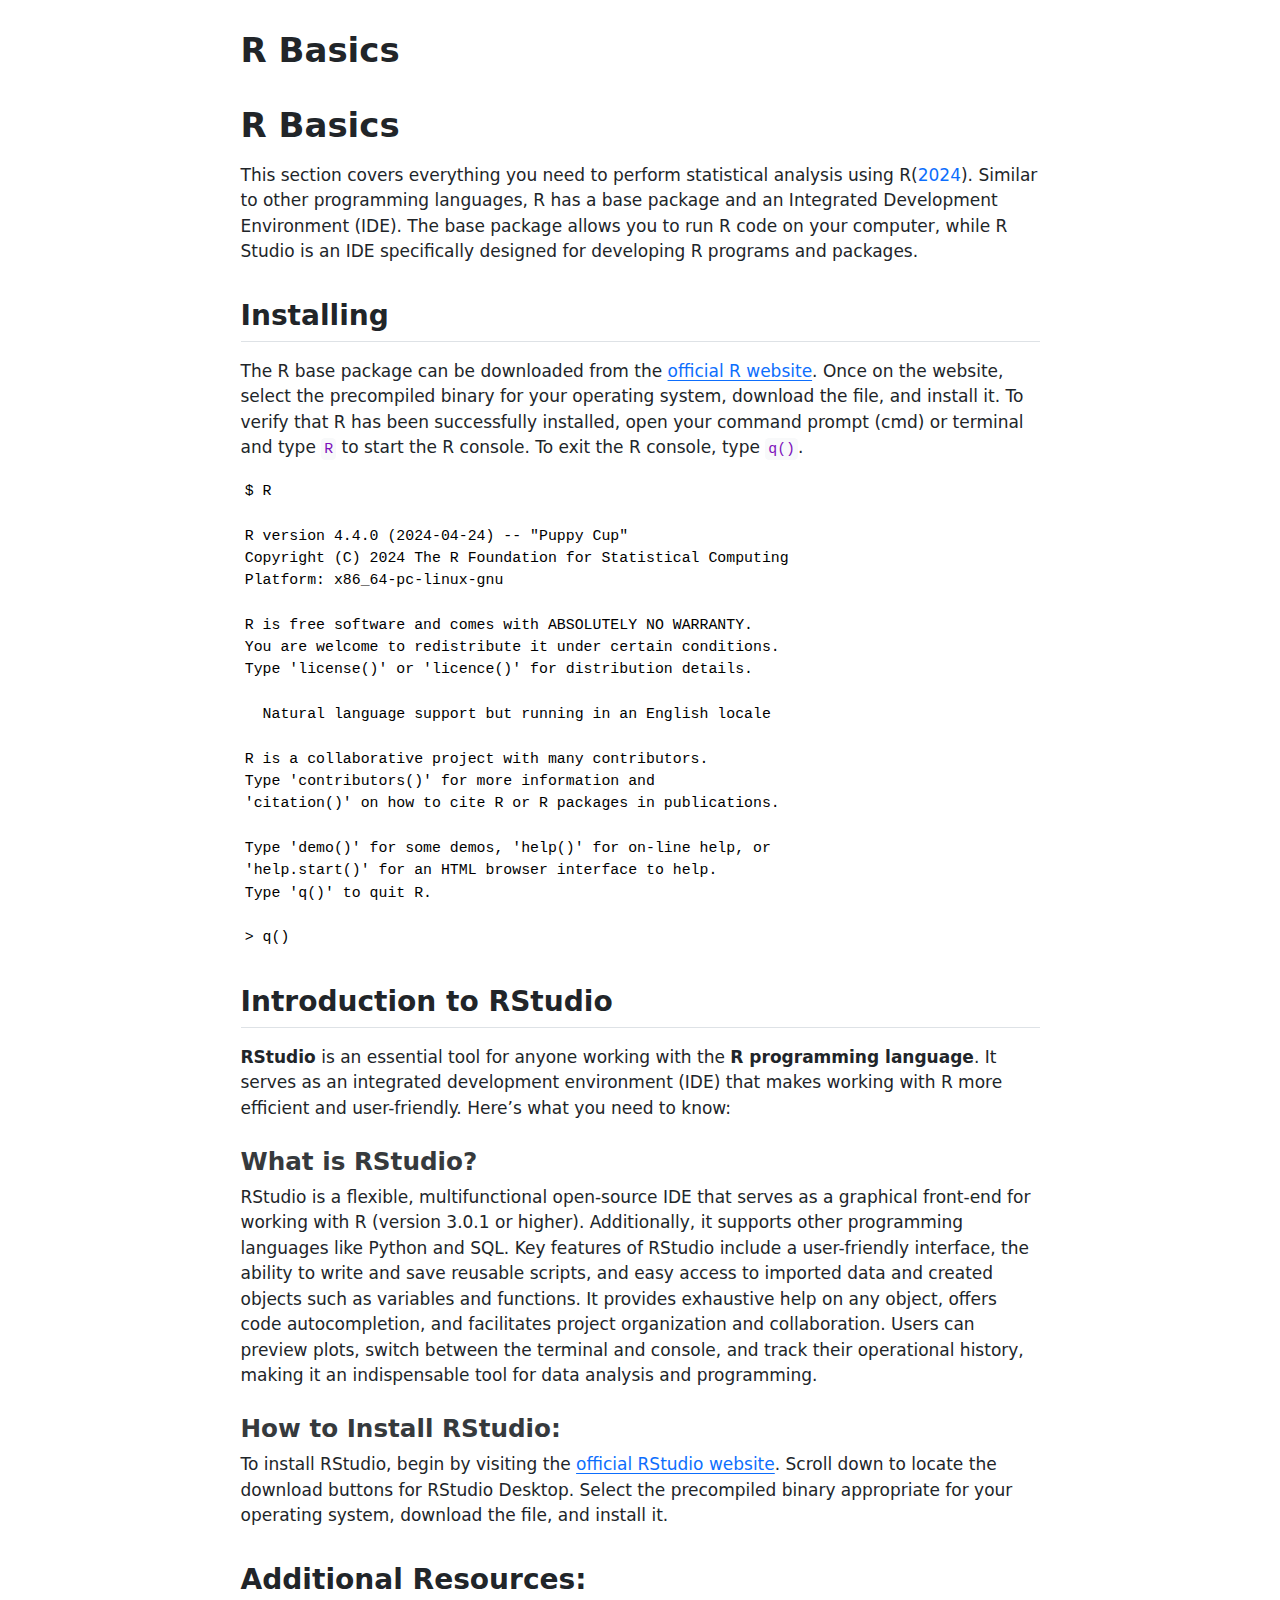
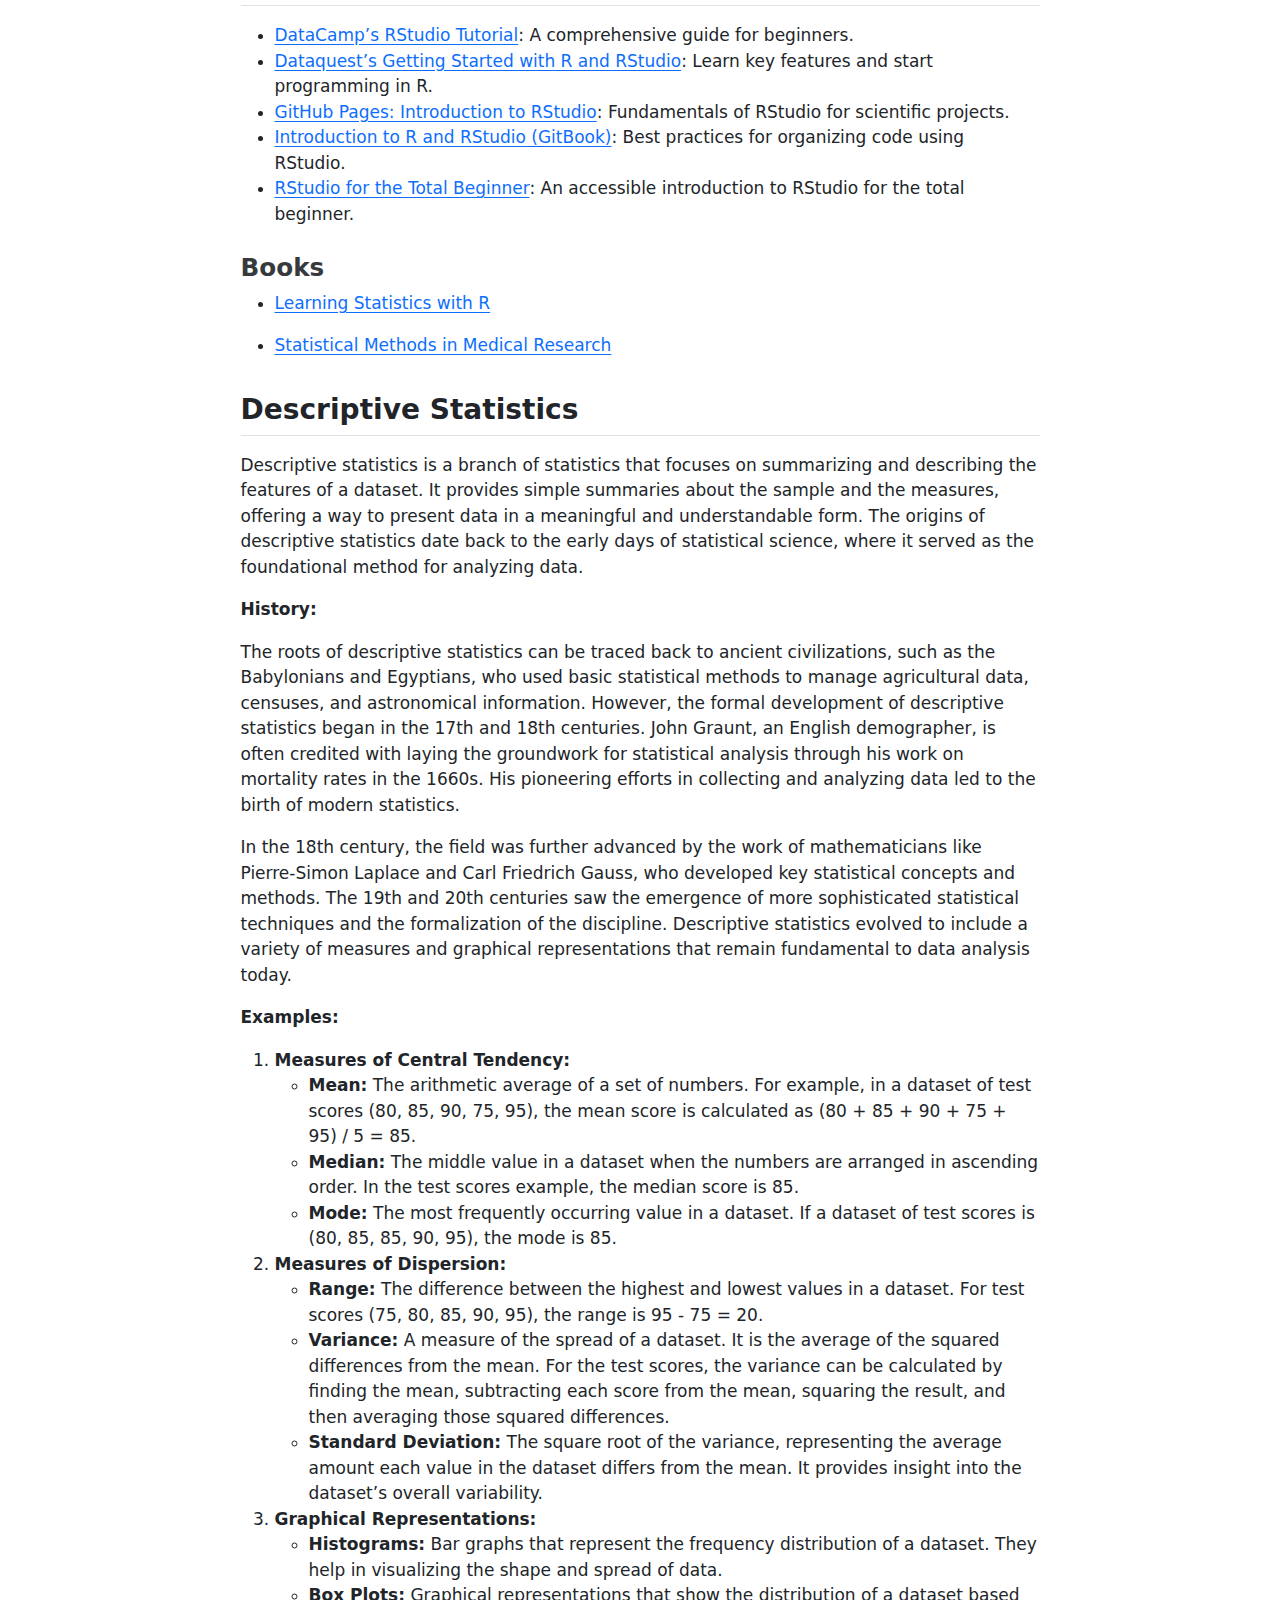
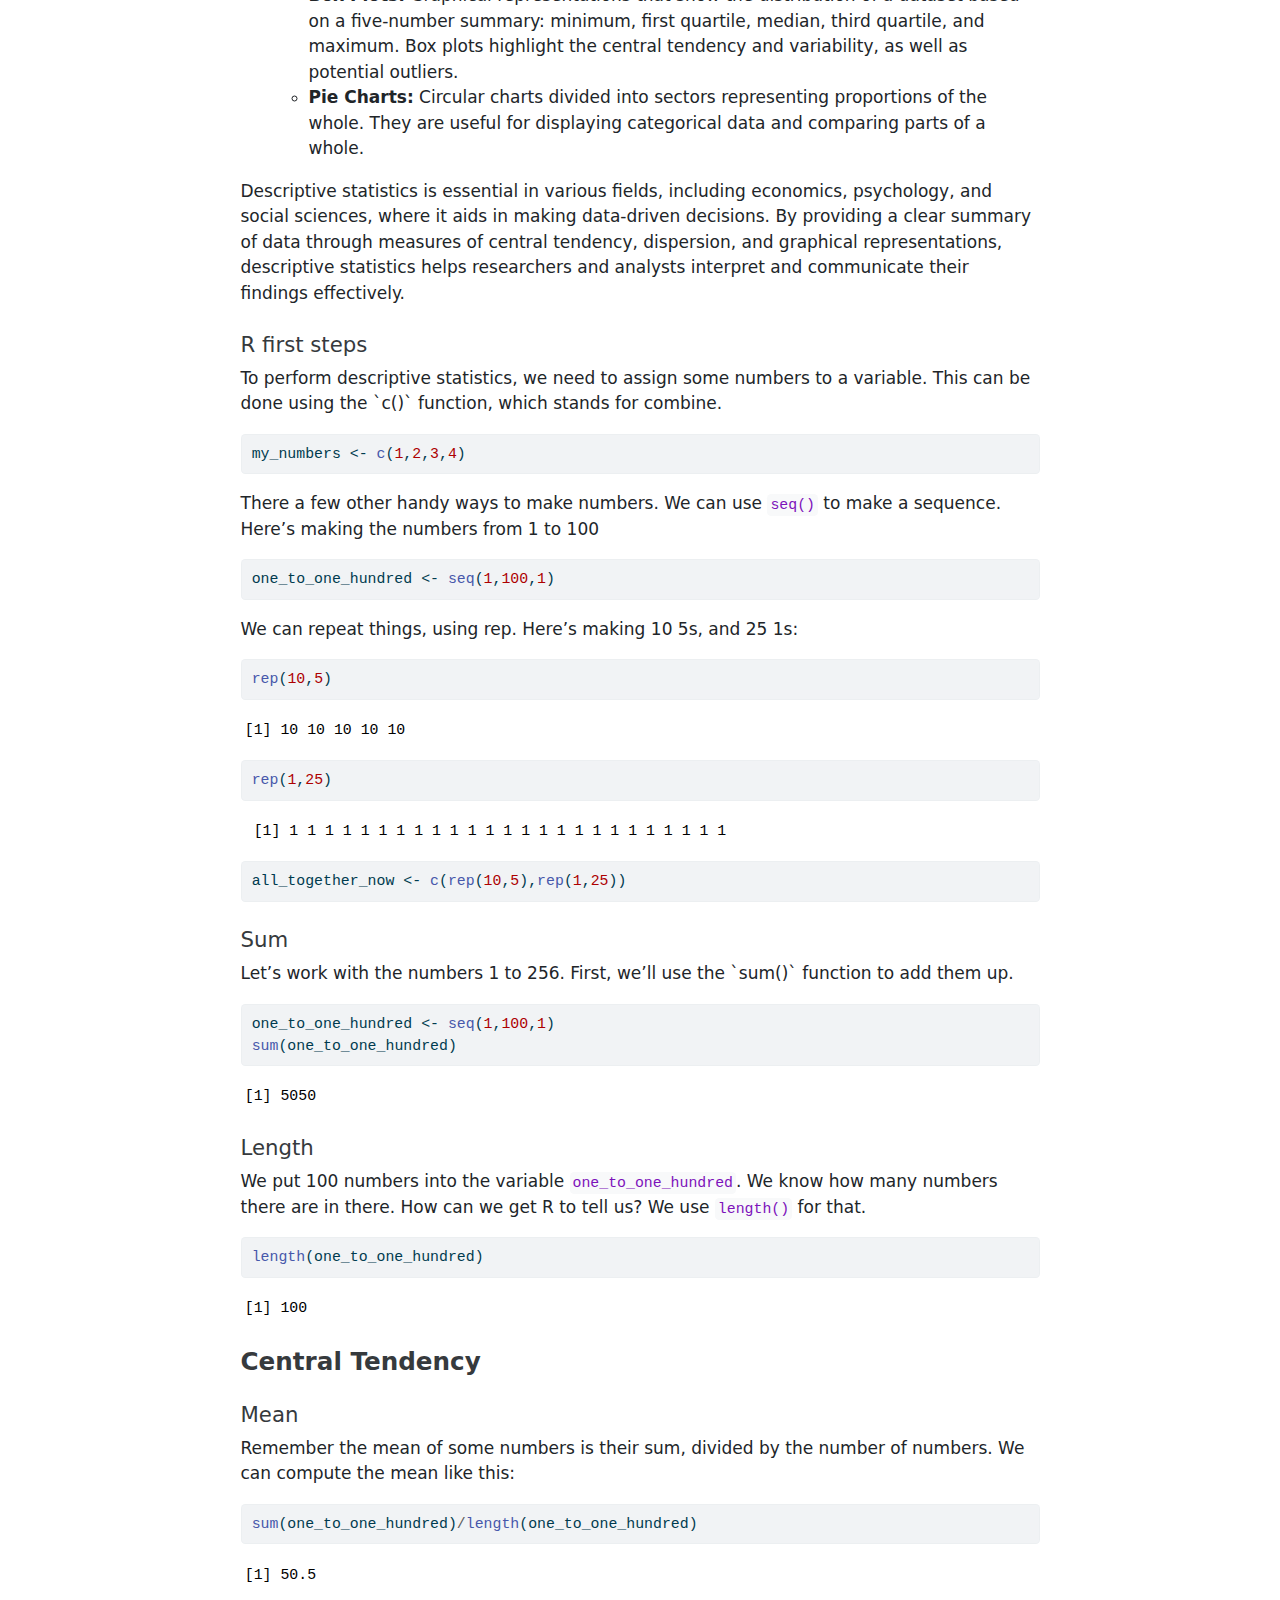
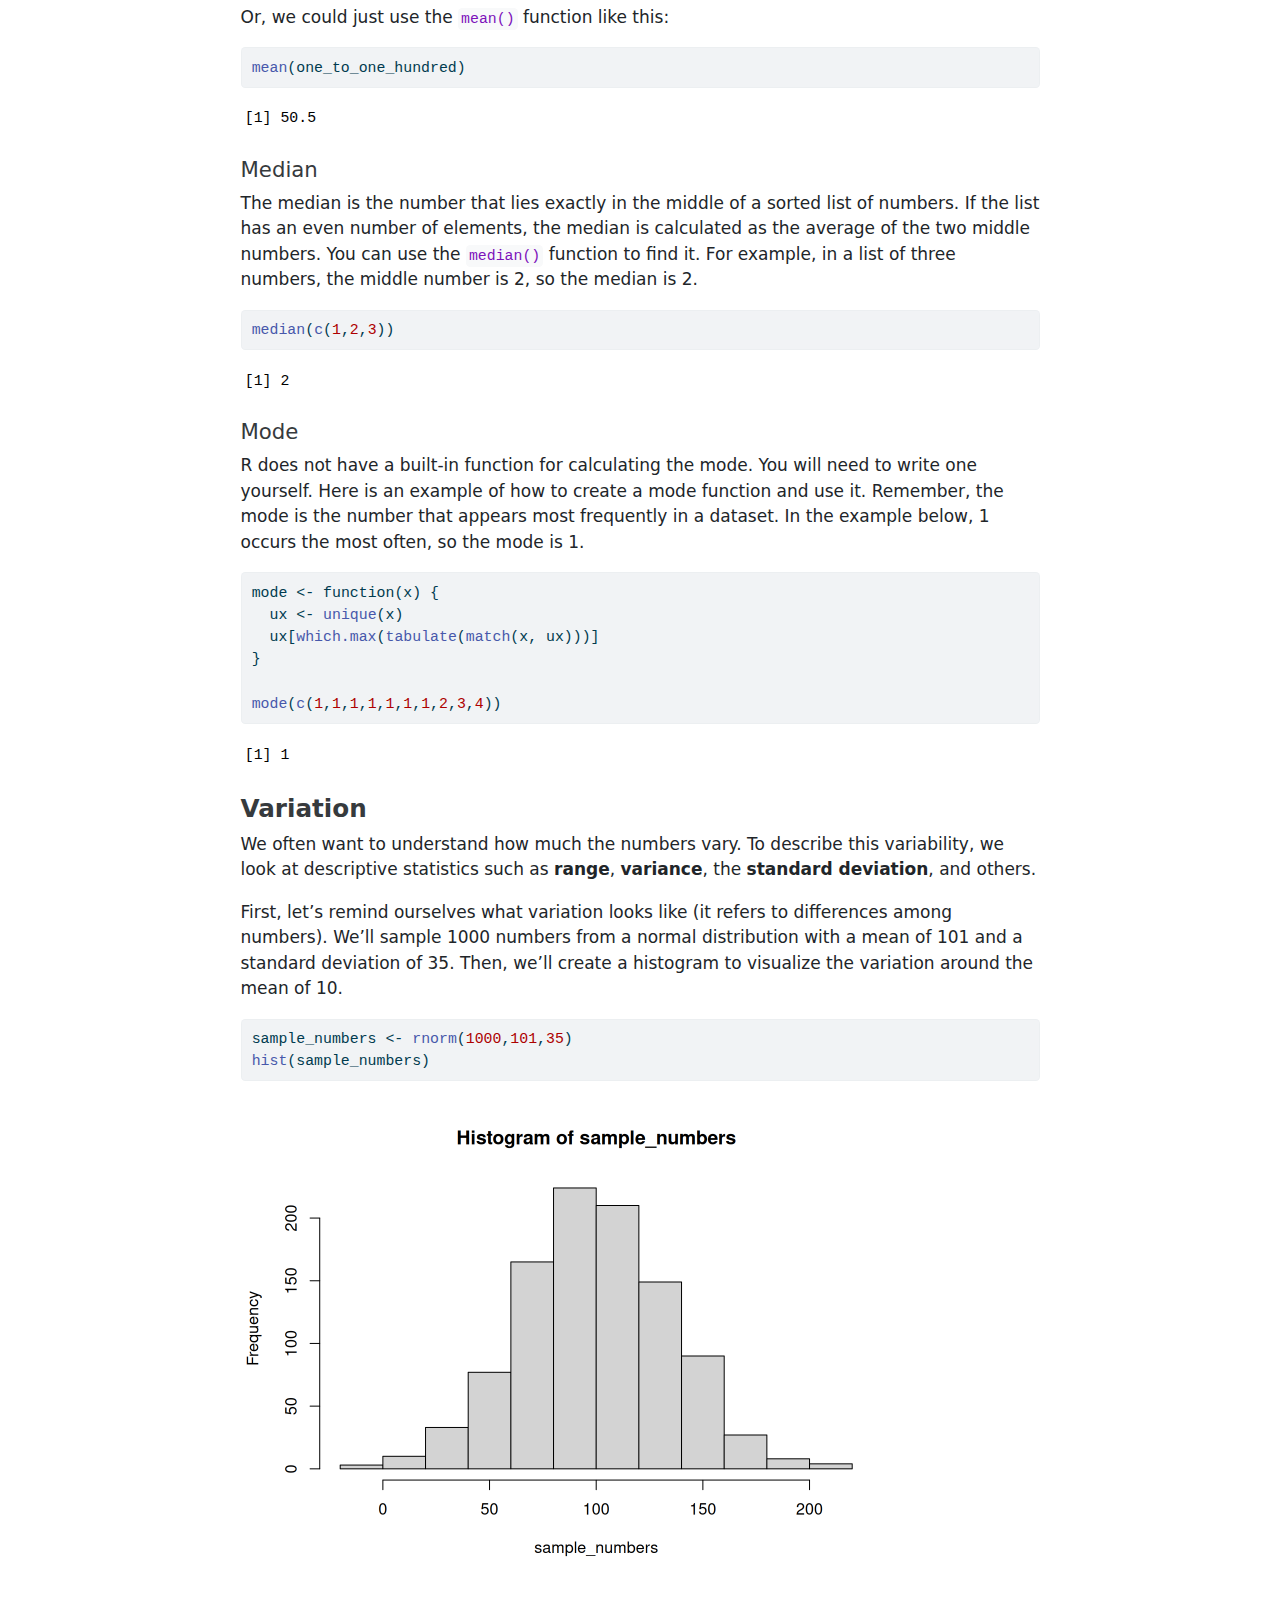
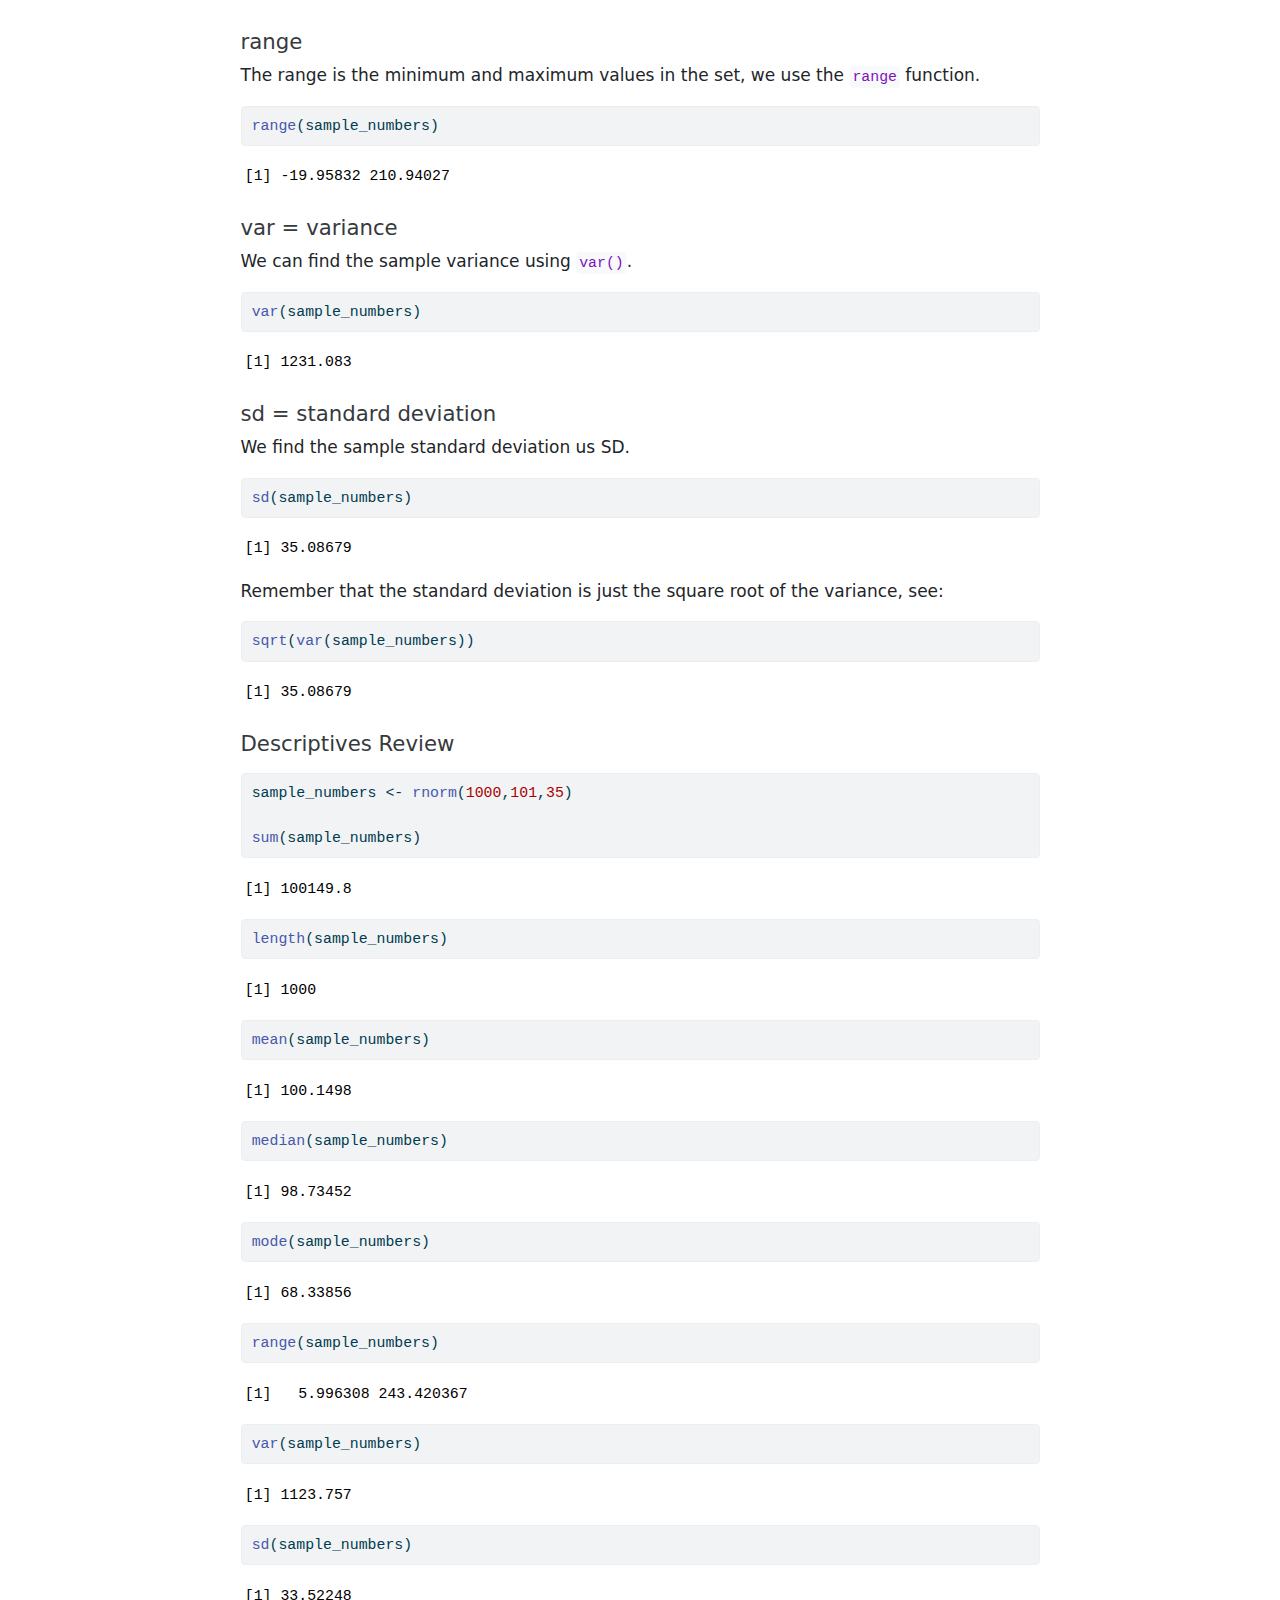
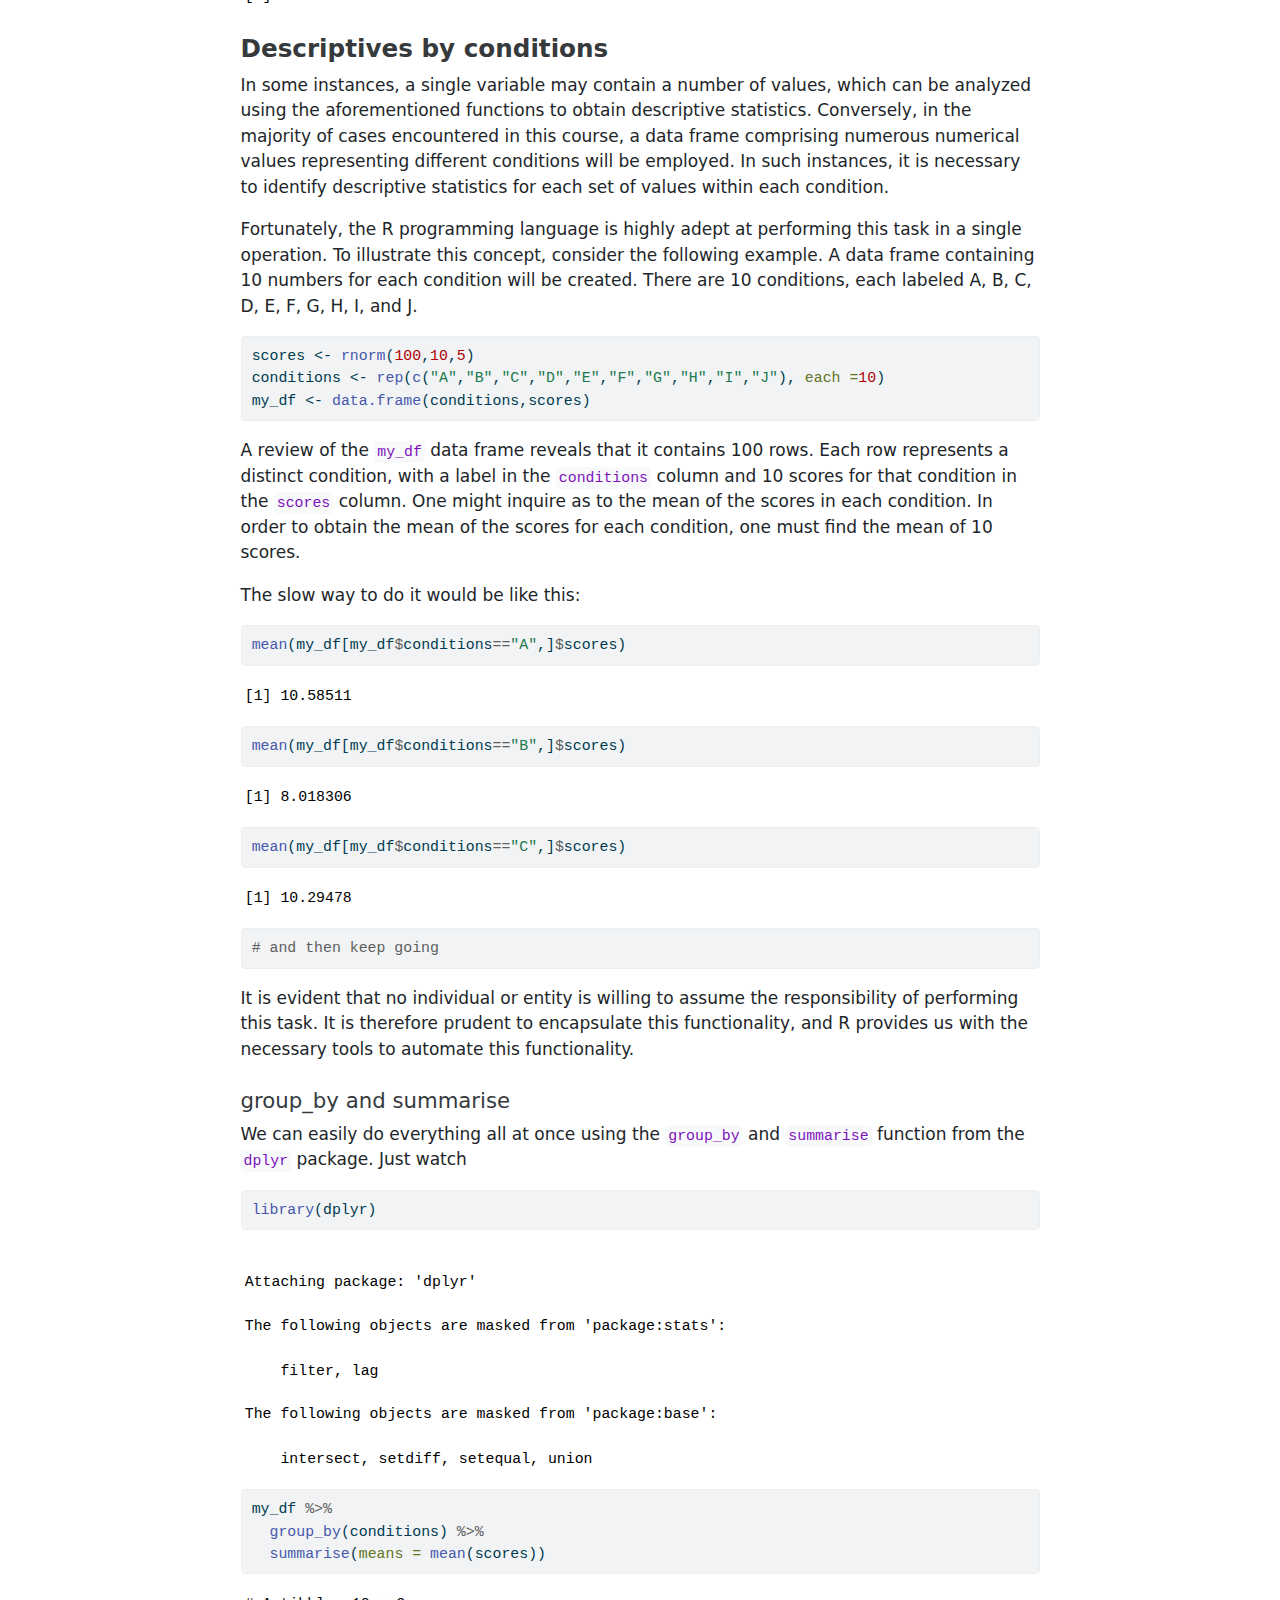
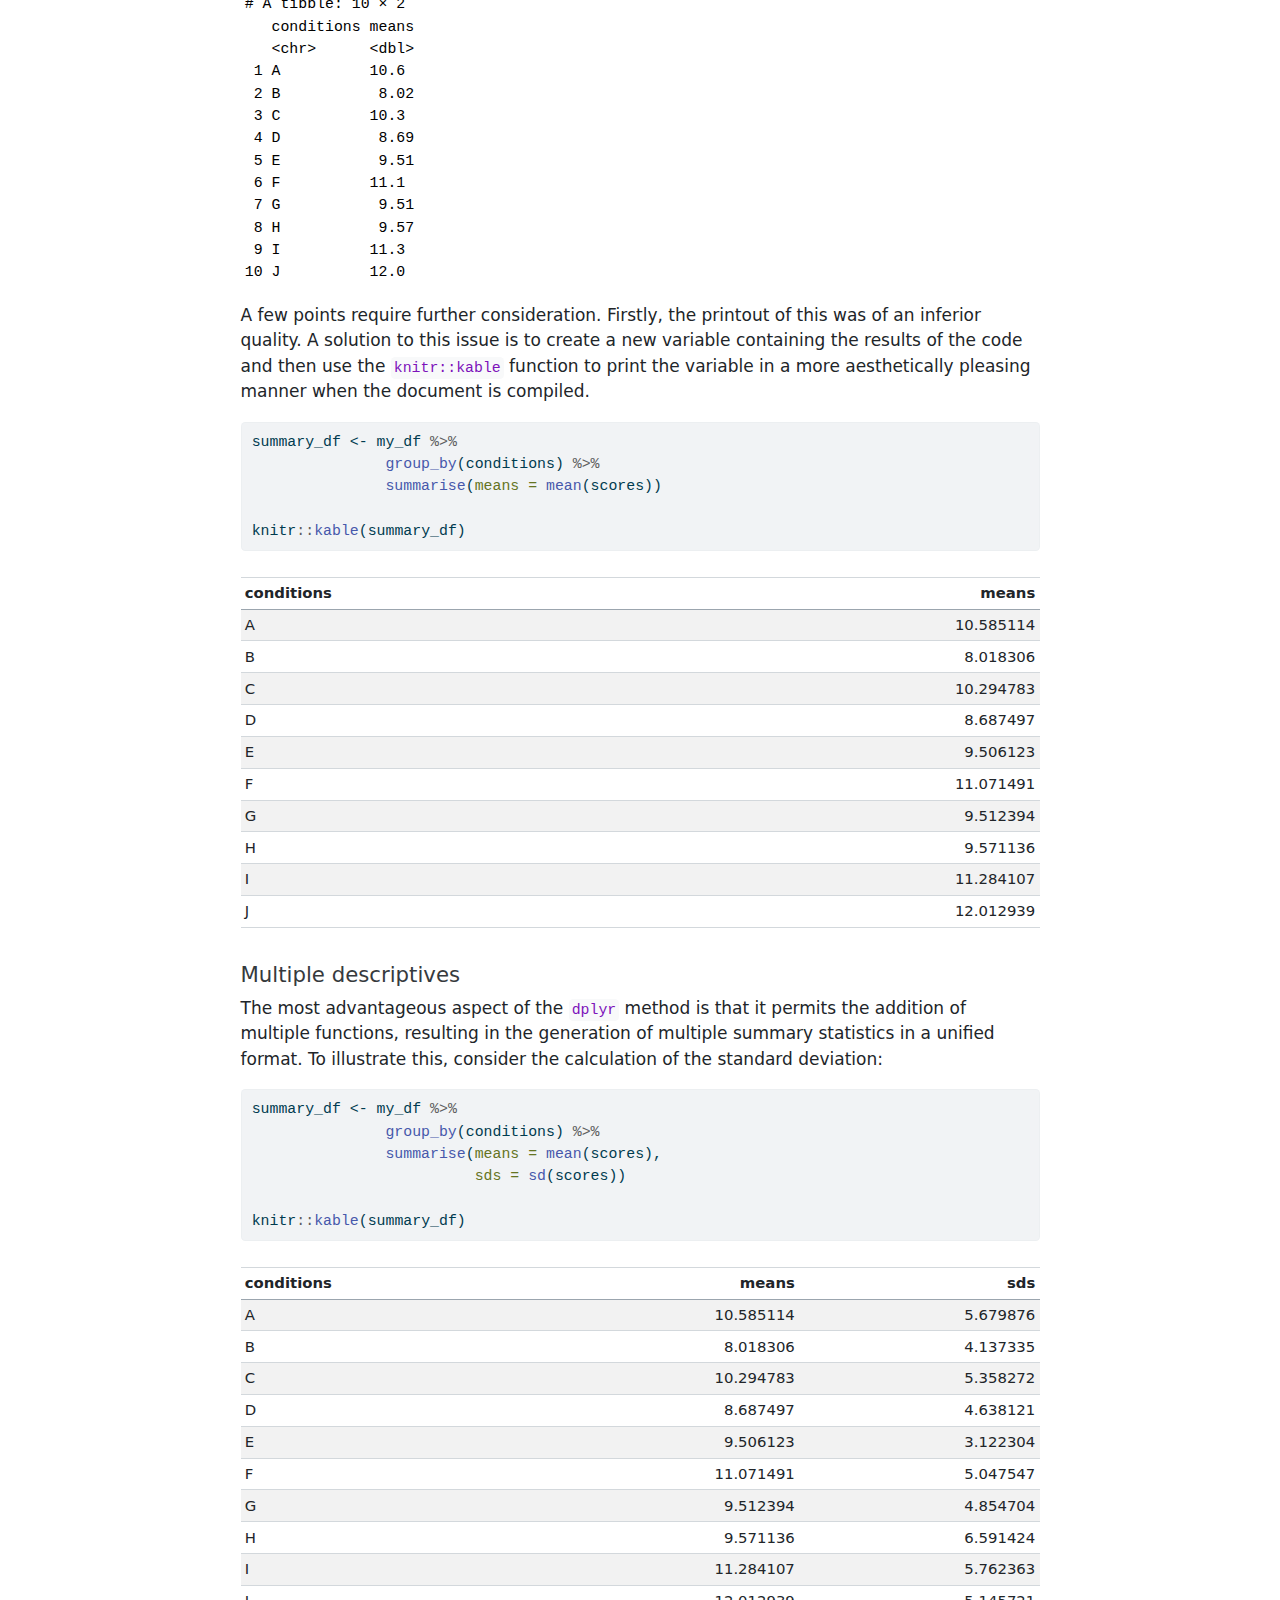
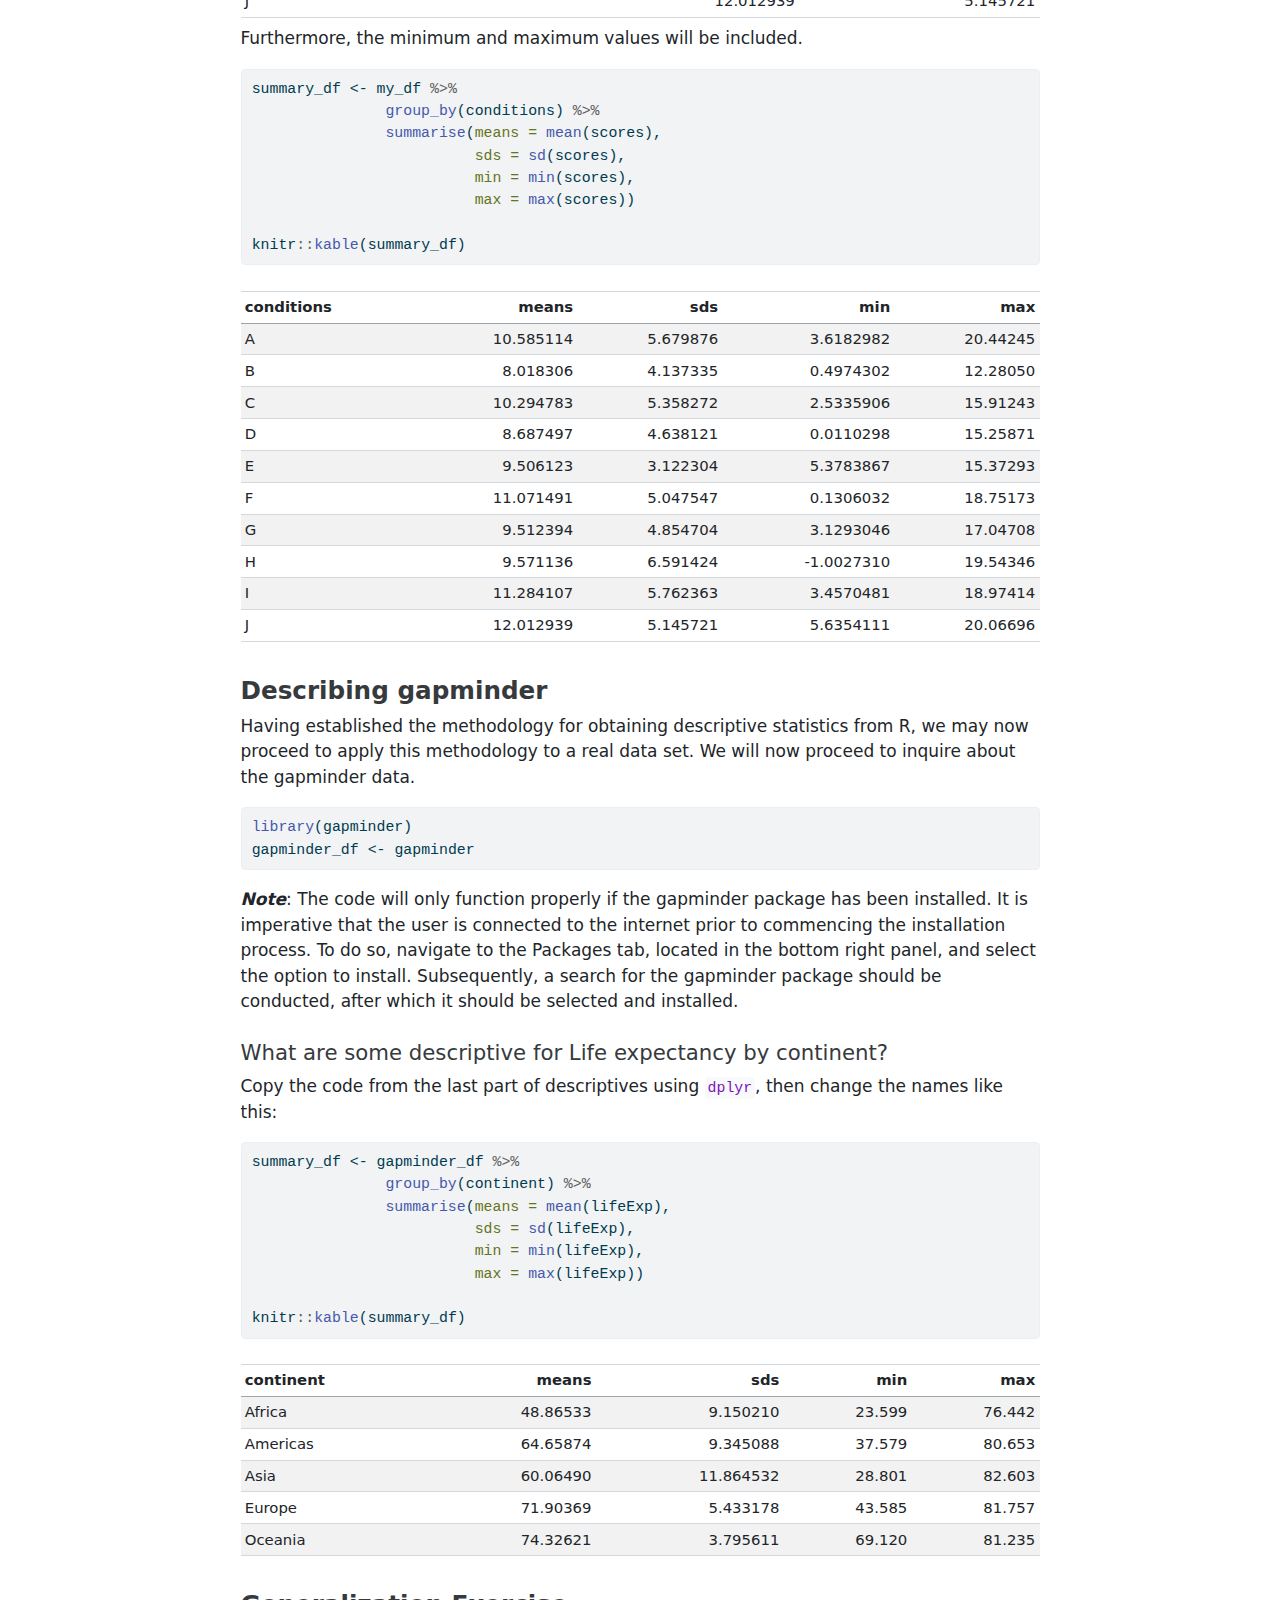
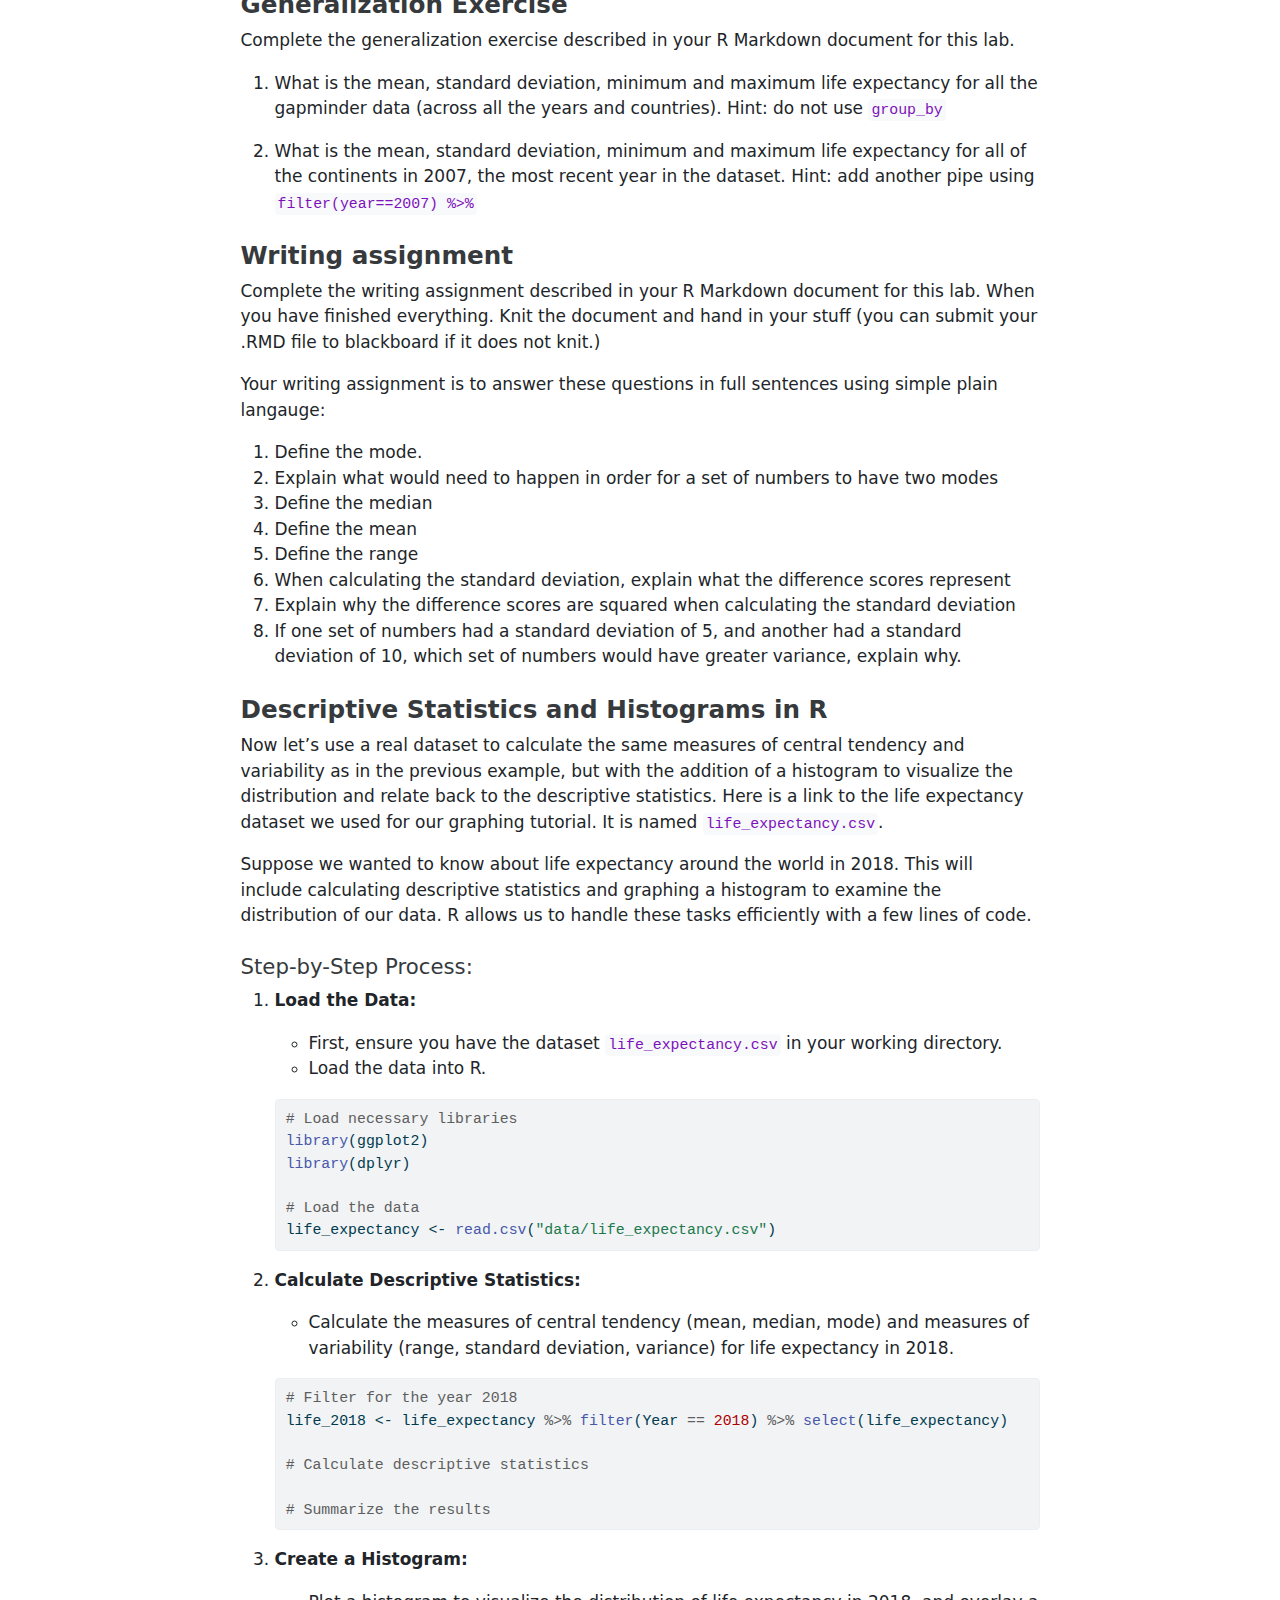
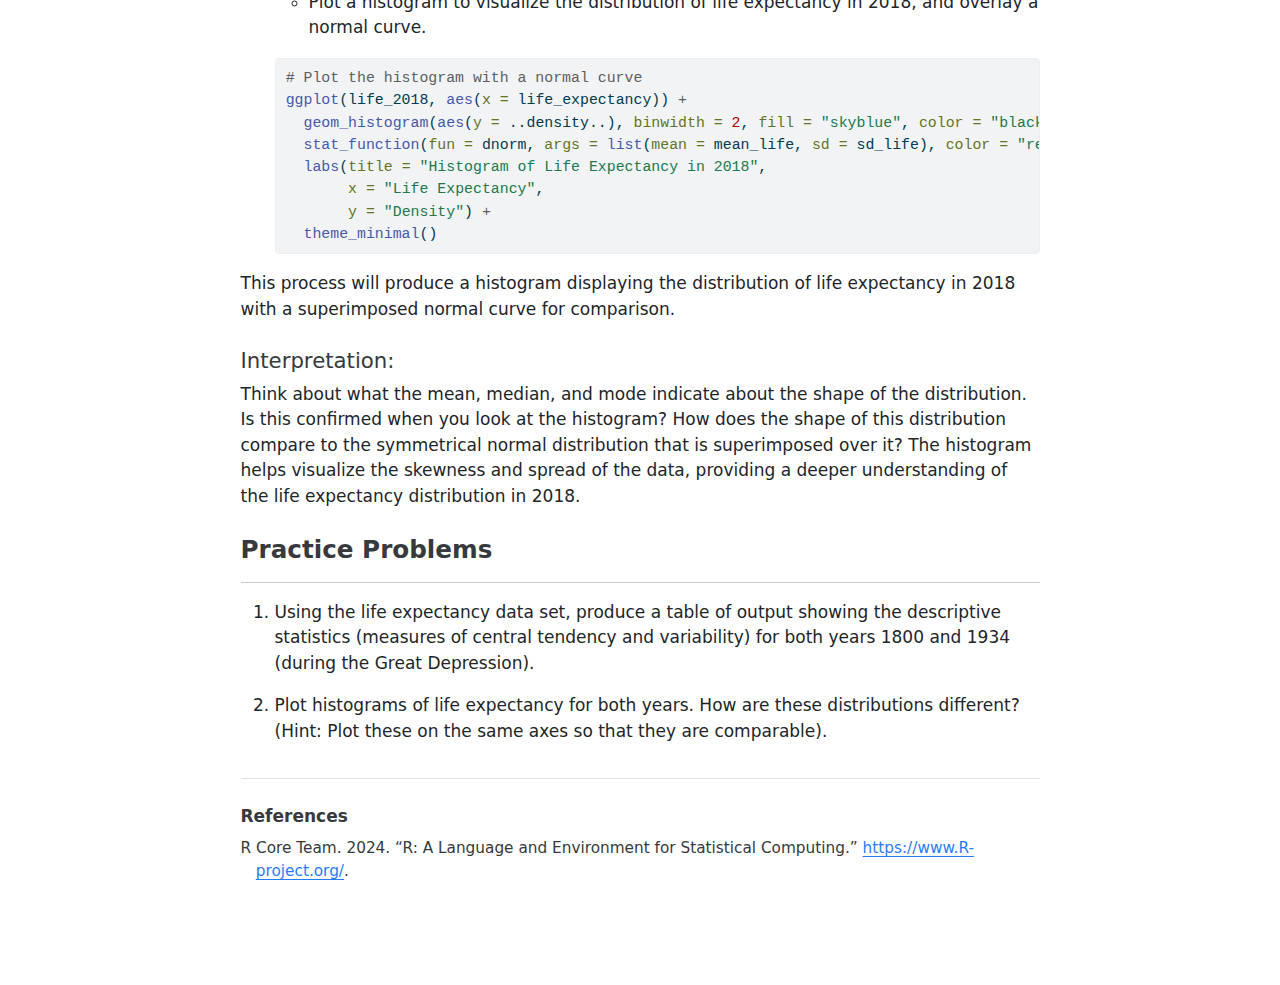
==== docs/index.html @ a86ff497 "Publish site to docs/" ====
<html xmlns="http://www.w3.org/1999/xhtml">    
  <head>      
    <title>Redirect to Chapter01_Introduction.html</title>      
    <meta http-equiv="refresh" content="0;URL='Chapter01_Introduction.html'" />    
  </head>    
  <body> 
  </body>  
</html>
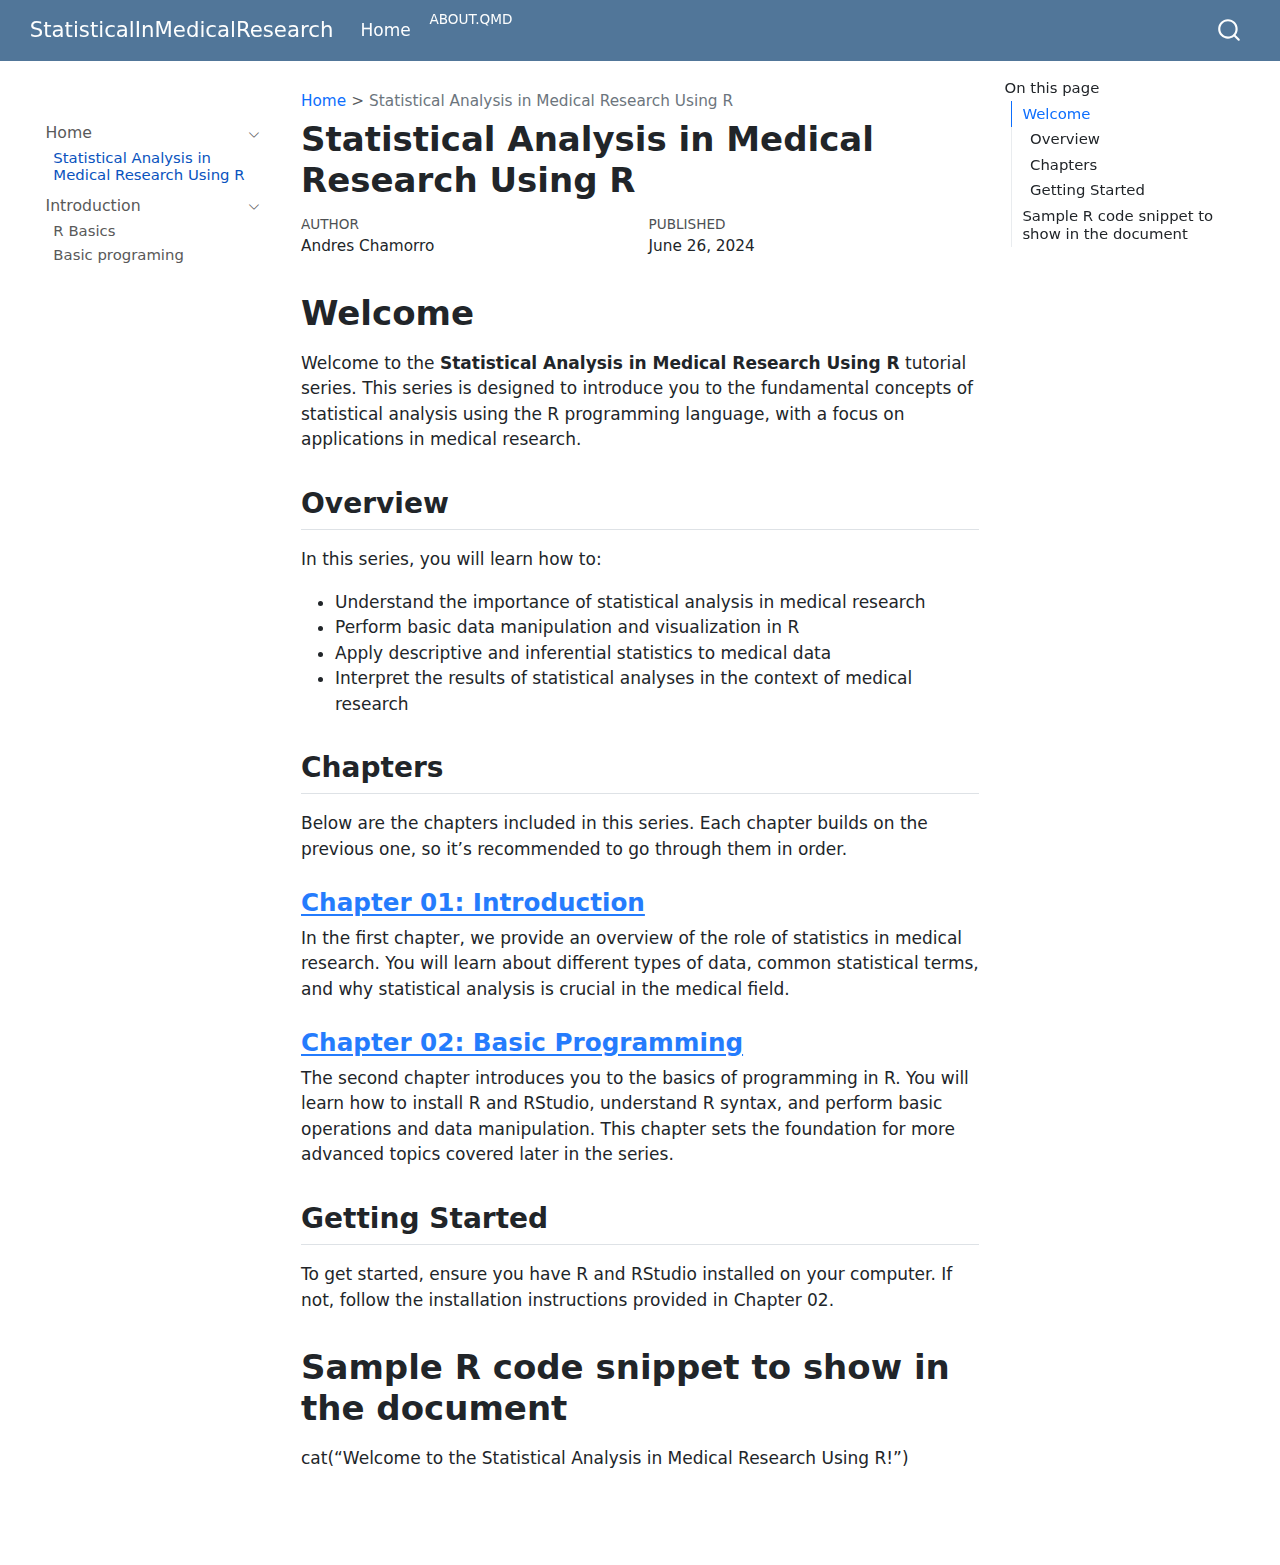
==== commit 24e2802e: "Publish chapter 02 and index to docs" ====
--- a/docs/index.html
+++ b/docs/index.html
@@ -1,8 +1,679 @@
-<html xmlns="http://www.w3.org/1999/xhtml">    
-  <head>      
-    <title>Redirect to Chapter01_Introduction.html</title>      
-    <meta http-equiv="refresh" content="0;URL='Chapter01_Introduction.html'" />    
-  </head>    
-  <body> 
-  </body>  
-</html>     
+<!DOCTYPE html>
+<html xmlns="http://www.w3.org/1999/xhtml" lang="en" xml:lang="en"><head>
+
+<meta charset="utf-8">
+<meta name="generator" content="quarto-1.4.553">
+
+<meta name="viewport" content="width=device-width, initial-scale=1.0, user-scalable=yes">
+
+<meta name="author" content="Andres Chamorro">
+<meta name="dcterms.date" content="2024-06-26">
+
+<title>StatisticalInMedicalResearch - Statistical Analysis in Medical Research Using R</title>
+<style>
+code{white-space: pre-wrap;}
+span.smallcaps{font-variant: small-caps;}
+div.columns{display: flex; gap: min(4vw, 1.5em);}
+div.column{flex: auto; overflow-x: auto;}
+div.hanging-indent{margin-left: 1.5em; text-indent: -1.5em;}
+ul.task-list{list-style: none;}
+ul.task-list li input[type="checkbox"] {
+  width: 0.8em;
+  margin: 0 0.8em 0.2em -1em; /* quarto-specific, see https://github.com/quarto-dev/quarto-cli/issues/4556 */ 
+  vertical-align: middle;
+}
+</style>
+
+
+<script src="site_libs/quarto-nav/quarto-nav.js"></script>
+<script src="site_libs/quarto-nav/headroom.min.js"></script>
+<script src="site_libs/clipboard/clipboard.min.js"></script>
+<script src="site_libs/quarto-search/autocomplete.umd.js"></script>
+<script src="site_libs/quarto-search/fuse.min.js"></script>
+<script src="site_libs/quarto-search/quarto-search.js"></script>
+<meta name="quarto:offset" content="./">
+<script src="site_libs/quarto-html/quarto.js"></script>
+<script src="site_libs/quarto-html/popper.min.js"></script>
+<script src="site_libs/quarto-html/tippy.umd.min.js"></script>
+<script src="site_libs/quarto-html/anchor.min.js"></script>
+<link href="site_libs/quarto-html/tippy.css" rel="stylesheet">
+<link href="site_libs/quarto-html/quarto-syntax-highlighting.css" rel="stylesheet" id="quarto-text-highlighting-styles">
+<script src="site_libs/bootstrap/bootstrap.min.js"></script>
+<link href="site_libs/bootstrap/bootstrap-icons.css" rel="stylesheet">
+<link href="site_libs/bootstrap/bootstrap.min.css" rel="stylesheet" id="quarto-bootstrap" data-mode="light">
+<script id="quarto-search-options" type="application/json">{
+  "location": "navbar",
+  "copy-button": false,
+  "collapse-after": 3,
+  "panel-placement": "end",
+  "type": "overlay",
+  "limit": 50,
+  "keyboard-shortcut": [
+    "f",
+    "/",
+    "s"
+  ],
+  "show-item-context": false,
+  "language": {
+    "search-no-results-text": "No results",
+    "search-matching-documents-text": "matching documents",
+    "search-copy-link-title": "Copy link to search",
+    "search-hide-matches-text": "Hide additional matches",
+    "search-more-match-text": "more match in this document",
+    "search-more-matches-text": "more matches in this document",
+    "search-clear-button-title": "Clear",
+    "search-text-placeholder": "",
+    "search-detached-cancel-button-title": "Cancel",
+    "search-submit-button-title": "Submit",
+    "search-label": "Search"
+  }
+}</script>
+
+
+</head>
+
+<body class="nav-sidebar floating nav-fixed">
+
+<div id="quarto-search-results"></div>
+  <header id="quarto-header" class="headroom fixed-top">
+    <nav class="navbar navbar-expand-lg " data-bs-theme="dark">
+      <div class="navbar-container container-fluid">
+      <div class="navbar-brand-container mx-auto">
+    <a class="navbar-brand" href="./index.html">
+    <span class="navbar-title">StatisticalInMedicalResearch</span>
+    </a>
+  </div>
+            <div id="quarto-search" class="" title="Search"></div>
+          <button class="navbar-toggler" type="button" data-bs-toggle="collapse" data-bs-target="#navbarCollapse" aria-controls="navbarCollapse" aria-expanded="false" aria-label="Toggle navigation" onclick="if (window.quartoToggleHeadroom) { window.quartoToggleHeadroom(); }">
+  <span class="navbar-toggler-icon"></span>
+</button>
+          <div class="collapse navbar-collapse" id="navbarCollapse">
+            <ul class="navbar-nav navbar-nav-scroll me-auto">
+  <li class="nav-item">
+    <a class="nav-link active" href="./index.html" aria-current="page"> 
+<span class="menu-text">Home</span></a>
+  </li>  
+  <li class="dropdown-header">
+ <span class="menu-text">about.qmd</span></li>
+</ul>
+          </div> <!-- /navcollapse -->
+          <div class="quarto-navbar-tools">
+</div>
+      </div> <!-- /container-fluid -->
+    </nav>
+  <nav class="quarto-secondary-nav">
+    <div class="container-fluid d-flex">
+      <button type="button" class="quarto-btn-toggle btn" data-bs-toggle="collapse" data-bs-target=".quarto-sidebar-collapse-item" aria-controls="quarto-sidebar" aria-expanded="false" aria-label="Toggle sidebar navigation" onclick="if (window.quartoToggleHeadroom) { window.quartoToggleHeadroom(); }">
+        <i class="bi bi-layout-text-sidebar-reverse"></i>
+      </button>
+        <nav class="quarto-page-breadcrumbs" aria-label="breadcrumb"><ol class="breadcrumb"><li class="breadcrumb-item"><a href="./index.html">Home</a></li><li class="breadcrumb-item"><a href="./index.html">Statistical Analysis in Medical Research Using R</a></li></ol></nav>
+        <a class="flex-grow-1" role="button" data-bs-toggle="collapse" data-bs-target=".quarto-sidebar-collapse-item" aria-controls="quarto-sidebar" aria-expanded="false" aria-label="Toggle sidebar navigation" onclick="if (window.quartoToggleHeadroom) { window.quartoToggleHeadroom(); }">      
+        </a>
+      <button type="button" class="btn quarto-search-button" aria-label="" onclick="window.quartoOpenSearch();">
+        <i class="bi bi-search"></i>
+      </button>
+    </div>
+  </nav>
+</header>
+<!-- content -->
+<div id="quarto-content" class="quarto-container page-columns page-rows-contents page-layout-article page-navbar">
+<!-- sidebar -->
+  <nav id="quarto-sidebar" class="sidebar collapse collapse-horizontal quarto-sidebar-collapse-item sidebar-navigation floating overflow-auto">
+        <div class="mt-2 flex-shrink-0 align-items-center">
+        <div class="sidebar-search">
+        <div id="quarto-search" class="" title="Search"></div>
+        </div>
+        </div>
+    <div class="sidebar-menu-container"> 
+    <ul class="list-unstyled mt-1">
+        <li class="sidebar-item sidebar-item-section">
+      <div class="sidebar-item-container"> 
+            <a class="sidebar-item-text sidebar-link text-start" data-bs-toggle="collapse" data-bs-target="#quarto-sidebar-section-1" aria-expanded="true">
+ <span class="menu-text">Home</span></a>
+          <a class="sidebar-item-toggle text-start" data-bs-toggle="collapse" data-bs-target="#quarto-sidebar-section-1" aria-expanded="true" aria-label="Toggle section">
+            <i class="bi bi-chevron-right ms-2"></i>
+          </a> 
+      </div>
+      <ul id="quarto-sidebar-section-1" class="collapse list-unstyled sidebar-section depth1 show">  
+          <li class="sidebar-item">
+  <div class="sidebar-item-container"> 
+  <a href="./index.html" class="sidebar-item-text sidebar-link active">
+ <span class="menu-text">Statistical Analysis in Medical Research Using R</span></a>
+  </div>
+</li>
+      </ul>
+  </li>
+        <li class="sidebar-item sidebar-item-section">
+      <div class="sidebar-item-container"> 
+            <a class="sidebar-item-text sidebar-link text-start" data-bs-toggle="collapse" data-bs-target="#quarto-sidebar-section-2" aria-expanded="true">
+ <span class="menu-text">Introduction</span></a>
+          <a class="sidebar-item-toggle text-start" data-bs-toggle="collapse" data-bs-target="#quarto-sidebar-section-2" aria-expanded="true" aria-label="Toggle section">
+            <i class="bi bi-chevron-right ms-2"></i>
+          </a> 
+      </div>
+      <ul id="quarto-sidebar-section-2" class="collapse list-unstyled sidebar-section depth1 show">  
+          <li class="sidebar-item">
+  <div class="sidebar-item-container"> 
+  <a href="./Chapter01_Introduction.html" class="sidebar-item-text sidebar-link">
+ <span class="menu-text">R Basics</span></a>
+  </div>
+</li>
+          <li class="sidebar-item">
+  <div class="sidebar-item-container"> 
+  <a href="./Chapter02_BasicProgramming.html" class="sidebar-item-text sidebar-link">
+ <span class="menu-text">Basic programing</span></a>
+  </div>
+</li>
+      </ul>
+  </li>
+    </ul>
+    </div>
+</nav>
+<div id="quarto-sidebar-glass" class="quarto-sidebar-collapse-item" data-bs-toggle="collapse" data-bs-target=".quarto-sidebar-collapse-item"></div>
+<!-- margin-sidebar -->
+    <div id="quarto-margin-sidebar" class="sidebar margin-sidebar">
+        <nav id="TOC" role="doc-toc" class="toc-active">
+    <h2 id="toc-title">On this page</h2>
+   
+  <ul>
+  <li><a href="#welcome" id="toc-welcome" class="nav-link active" data-scroll-target="#welcome">Welcome</a>
+  <ul class="collapse">
+  <li><a href="#overview" id="toc-overview" class="nav-link" data-scroll-target="#overview">Overview</a></li>
+  <li><a href="#chapters" id="toc-chapters" class="nav-link" data-scroll-target="#chapters">Chapters</a>
+  <ul class="collapse">
+  <li><a href="#chapter-01-introduction" id="toc-chapter-01-introduction" class="nav-link" data-scroll-target="#chapter-01-introduction">Chapter 01: Introduction</a></li>
+  <li><a href="#chapter-02-basic-programming" id="toc-chapter-02-basic-programming" class="nav-link" data-scroll-target="#chapter-02-basic-programming">Chapter 02: Basic Programming</a></li>
+  </ul></li>
+  <li><a href="#getting-started" id="toc-getting-started" class="nav-link" data-scroll-target="#getting-started">Getting Started</a></li>
+  </ul></li>
+  <li><a href="#sample-r-code-snippet-to-show-in-the-document" id="toc-sample-r-code-snippet-to-show-in-the-document" class="nav-link" data-scroll-target="#sample-r-code-snippet-to-show-in-the-document">Sample R code snippet to show in the document</a></li>
+  </ul>
+</nav>
+    </div>
+<!-- main -->
+<main class="content" id="quarto-document-content">
+
+<header id="title-block-header" class="quarto-title-block default"><nav class="quarto-page-breadcrumbs quarto-title-breadcrumbs d-none d-lg-block" aria-label="breadcrumb"><ol class="breadcrumb"><li class="breadcrumb-item"><a href="./index.html">Home</a></li><li class="breadcrumb-item"><a href="./index.html">Statistical Analysis in Medical Research Using R</a></li></ol></nav>
+<div class="quarto-title">
+<h1 class="title">Statistical Analysis in Medical Research Using R</h1>
+</div>
+
+
+
+<div class="quarto-title-meta">
+
+    <div>
+    <div class="quarto-title-meta-heading">Author</div>
+    <div class="quarto-title-meta-contents">
+             <p>Andres Chamorro </p>
+          </div>
+  </div>
+    
+    <div>
+    <div class="quarto-title-meta-heading">Published</div>
+    <div class="quarto-title-meta-contents">
+      <p class="date">June 26, 2024</p>
+    </div>
+  </div>
+  
+    
+  </div>
+  
+
+
+</header>
+
+
+<section id="welcome" class="level1">
+<h1>Welcome</h1>
+<p>Welcome to the <strong>Statistical Analysis in Medical Research Using R</strong> tutorial series. This series is designed to introduce you to the fundamental concepts of statistical analysis using the R programming language, with a focus on applications in medical research.</p>
+<section id="overview" class="level2">
+<h2 class="anchored" data-anchor-id="overview">Overview</h2>
+<p>In this series, you will learn how to:</p>
+<ul>
+<li>Understand the importance of statistical analysis in medical research</li>
+<li>Perform basic data manipulation and visualization in R</li>
+<li>Apply descriptive and inferential statistics to medical data</li>
+<li>Interpret the results of statistical analyses in the context of medical research</li>
+</ul>
+</section>
+<section id="chapters" class="level2">
+<h2 class="anchored" data-anchor-id="chapters">Chapters</h2>
+<p>Below are the chapters included in this series. Each chapter builds on the previous one, so it’s recommended to go through them in order.</p>
+<section id="chapter-01-introduction" class="level3">
+<h3 class="anchored" data-anchor-id="chapter-01-introduction"><a href="./Chapter01_Introduction.html">Chapter 01: Introduction</a></h3>
+<p>In the first chapter, we provide an overview of the role of statistics in medical research. You will learn about different types of data, common statistical terms, and why statistical analysis is crucial in the medical field.</p>
+</section>
+<section id="chapter-02-basic-programming" class="level3">
+<h3 class="anchored" data-anchor-id="chapter-02-basic-programming"><a href="./Chapter02_BasicProgramming.html">Chapter 02: Basic Programming</a></h3>
+<p>The second chapter introduces you to the basics of programming in R. You will learn how to install R and RStudio, understand R syntax, and perform basic operations and data manipulation. This chapter sets the foundation for more advanced topics covered later in the series.</p>
+</section>
+</section>
+<section id="getting-started" class="level2">
+<h2 class="anchored" data-anchor-id="getting-started">Getting Started</h2>
+<p>To get started, ensure you have R and RStudio installed on your computer. If not, follow the installation instructions provided in Chapter 02.</p>
+</section>
+</section>
+<section id="sample-r-code-snippet-to-show-in-the-document" class="level1">
+<h1>Sample R code snippet to show in the document</h1>
+<p>cat(“Welcome to the Statistical Analysis in Medical Research Using R!”)</p>
+
+
+</section>
+
+</main> <!-- /main -->
+<script id="quarto-html-after-body" type="application/javascript">
+window.document.addEventListener("DOMContentLoaded", function (event) {
+  const toggleBodyColorMode = (bsSheetEl) => {
+    const mode = bsSheetEl.getAttribute("data-mode");
+    const bodyEl = window.document.querySelector("body");
+    if (mode === "dark") {
+      bodyEl.classList.add("quarto-dark");
+      bodyEl.classList.remove("quarto-light");
+    } else {
+      bodyEl.classList.add("quarto-light");
+      bodyEl.classList.remove("quarto-dark");
+    }
+  }
+  const toggleBodyColorPrimary = () => {
+    const bsSheetEl = window.document.querySelector("link#quarto-bootstrap");
+    if (bsSheetEl) {
+      toggleBodyColorMode(bsSheetEl);
+    }
+  }
+  toggleBodyColorPrimary();  
+  const icon = "";
+  const anchorJS = new window.AnchorJS();
+  anchorJS.options = {
+    placement: 'right',
+    icon: icon
+  };
+  anchorJS.add('.anchored');
+  const isCodeAnnotation = (el) => {
+    for (const clz of el.classList) {
+      if (clz.startsWith('code-annotation-')) {                     
+        return true;
+      }
+    }
+    return false;
+  }
+  const clipboard = new window.ClipboardJS('.code-copy-button', {
+    text: function(trigger) {
+      const codeEl = trigger.previousElementSibling.cloneNode(true);
+      for (const childEl of codeEl.children) {
+        if (isCodeAnnotation(childEl)) {
+          childEl.remove();
+        }
+      }
+      return codeEl.innerText;
+    }
+  });
+  clipboard.on('success', function(e) {
+    // button target
+    const button = e.trigger;
+    // don't keep focus
+    button.blur();
+    // flash "checked"
+    button.classList.add('code-copy-button-checked');
+    var currentTitle = button.getAttribute("title");
+    button.setAttribute("title", "Copied!");
+    let tooltip;
+    if (window.bootstrap) {
+      button.setAttribute("data-bs-toggle", "tooltip");
+      button.setAttribute("data-bs-placement", "left");
+      button.setAttribute("data-bs-title", "Copied!");
+      tooltip = new bootstrap.Tooltip(button, 
+        { trigger: "manual", 
+          customClass: "code-copy-button-tooltip",
+          offset: [0, -8]});
+      tooltip.show();    
+    }
+    setTimeout(function() {
+      if (tooltip) {
+        tooltip.hide();
+        button.removeAttribute("data-bs-title");
+        button.removeAttribute("data-bs-toggle");
+        button.removeAttribute("data-bs-placement");
+      }
+      button.setAttribute("title", currentTitle);
+      button.classList.remove('code-copy-button-checked');
+    }, 1000);
+    // clear code selection
+    e.clearSelection();
+  });
+    var localhostRegex = new RegExp(/^(?:http|https):\/\/localhost\:?[0-9]*\//);
+    var mailtoRegex = new RegExp(/^mailto:/);
+      var filterRegex = new RegExp('/' + window.location.host + '/');
+    var isInternal = (href) => {
+        return filterRegex.test(href) || localhostRegex.test(href) || mailtoRegex.test(href);
+    }
+    // Inspect non-navigation links and adorn them if external
+ 	var links = window.document.querySelectorAll('a[href]:not(.nav-link):not(.navbar-brand):not(.toc-action):not(.sidebar-link):not(.sidebar-item-toggle):not(.pagination-link):not(.no-external):not([aria-hidden]):not(.dropdown-item):not(.quarto-navigation-tool)');
+    for (var i=0; i<links.length; i++) {
+      const link = links[i];
+      if (!isInternal(link.href)) {
+        // undo the damage that might have been done by quarto-nav.js in the case of
+        // links that we want to consider external
+        if (link.dataset.originalHref !== undefined) {
+          link.href = link.dataset.originalHref;
+        }
+      }
+    }
+  function tippyHover(el, contentFn, onTriggerFn, onUntriggerFn) {
+    const config = {
+      allowHTML: true,
+      maxWidth: 500,
+      delay: 100,
+      arrow: false,
+      appendTo: function(el) {
+          return el.parentElement;
+      },
+      interactive: true,
+      interactiveBorder: 10,
+      theme: 'quarto',
+      placement: 'bottom-start',
+    };
+    if (contentFn) {
+      config.content = contentFn;
+    }
+    if (onTriggerFn) {
+      config.onTrigger = onTriggerFn;
+    }
+    if (onUntriggerFn) {
+      config.onUntrigger = onUntriggerFn;
+    }
+    window.tippy(el, config); 
+  }
+  const noterefs = window.document.querySelectorAll('a[role="doc-noteref"]');
+  for (var i=0; i<noterefs.length; i++) {
+    const ref = noterefs[i];
+    tippyHover(ref, function() {
+      // use id or data attribute instead here
+      let href = ref.getAttribute('data-footnote-href') || ref.getAttribute('href');
+      try { href = new URL(href).hash; } catch {}
+      const id = href.replace(/^#\/?/, "");
+      const note = window.document.getElementById(id);
+      if (note) {
+        return note.innerHTML;
+      } else {
+        return "";
+      }
+    });
+  }
+  const xrefs = window.document.querySelectorAll('a.quarto-xref');
+  const processXRef = (id, note) => {
+    // Strip column container classes
+    const stripColumnClz = (el) => {
+      el.classList.remove("page-full", "page-columns");
+      if (el.children) {
+        for (const child of el.children) {
+          stripColumnClz(child);
+        }
+      }
+    }
+    stripColumnClz(note)
+    if (id === null || id.startsWith('sec-')) {
+      // Special case sections, only their first couple elements
+      const container = document.createElement("div");
+      if (note.children && note.children.length > 2) {
+        container.appendChild(note.children[0].cloneNode(true));
+        for (let i = 1; i < note.children.length; i++) {
+          const child = note.children[i];
+          if (child.tagName === "P" && child.innerText === "") {
+            continue;
+          } else {
+            container.appendChild(child.cloneNode(true));
+            break;
+          }
+        }
+        if (window.Quarto?.typesetMath) {
+          window.Quarto.typesetMath(container);
+        }
+        return container.innerHTML
+      } else {
+        if (window.Quarto?.typesetMath) {
+          window.Quarto.typesetMath(note);
+        }
+        return note.innerHTML;
+      }
+    } else {
+      // Remove any anchor links if they are present
+      const anchorLink = note.querySelector('a.anchorjs-link');
+      if (anchorLink) {
+        anchorLink.remove();
+      }
+      if (window.Quarto?.typesetMath) {
+        window.Quarto.typesetMath(note);
+      }
+      // TODO in 1.5, we should make sure this works without a callout special case
+      if (note.classList.contains("callout")) {
+        return note.outerHTML;
+      } else {
+        return note.innerHTML;
+      }
+    }
+  }
+  for (var i=0; i<xrefs.length; i++) {
+    const xref = xrefs[i];
+    tippyHover(xref, undefined, function(instance) {
+      instance.disable();
+      let url = xref.getAttribute('href');
+      let hash = undefined; 
+      if (url.startsWith('#')) {
+        hash = url;
+      } else {
+        try { hash = new URL(url).hash; } catch {}
+      }
+      if (hash) {
+        const id = hash.replace(/^#\/?/, "");
+        const note = window.document.getElementById(id);
+        if (note !== null) {
+          try {
+            const html = processXRef(id, note.cloneNode(true));
+            instance.setContent(html);
+          } finally {
+            instance.enable();
+            instance.show();
+          }
+        } else {
+          // See if we can fetch this
+          fetch(url.split('#')[0])
+          .then(res => res.text())
+          .then(html => {
+            const parser = new DOMParser();
+            const htmlDoc = parser.parseFromString(html, "text/html");
+            const note = htmlDoc.getElementById(id);
+            if (note !== null) {
+              const html = processXRef(id, note);
+              instance.setContent(html);
+            } 
+          }).finally(() => {
+            instance.enable();
+            instance.show();
+          });
+        }
+      } else {
+        // See if we can fetch a full url (with no hash to target)
+        // This is a special case and we should probably do some content thinning / targeting
+        fetch(url)
+        .then(res => res.text())
+        .then(html => {
+          const parser = new DOMParser();
+          const htmlDoc = parser.parseFromString(html, "text/html");
+          const note = htmlDoc.querySelector('main.content');
+          if (note !== null) {
+            // This should only happen for chapter cross references
+            // (since there is no id in the URL)
+            // remove the first header
+            if (note.children.length > 0 && note.children[0].tagName === "HEADER") {
+              note.children[0].remove();
+            }
+            const html = processXRef(null, note);
+            instance.setContent(html);
+          } 
+        }).finally(() => {
+          instance.enable();
+          instance.show();
+        });
+      }
+    }, function(instance) {
+    });
+  }
+      let selectedAnnoteEl;
+      const selectorForAnnotation = ( cell, annotation) => {
+        let cellAttr = 'data-code-cell="' + cell + '"';
+        let lineAttr = 'data-code-annotation="' +  annotation + '"';
+        const selector = 'span[' + cellAttr + '][' + lineAttr + ']';
+        return selector;
+      }
+      const selectCodeLines = (annoteEl) => {
+        const doc = window.document;
+        const targetCell = annoteEl.getAttribute("data-target-cell");
+        const targetAnnotation = annoteEl.getAttribute("data-target-annotation");
+        const annoteSpan = window.document.querySelector(selectorForAnnotation(targetCell, targetAnnotation));
+        const lines = annoteSpan.getAttribute("data-code-lines").split(",");
+        const lineIds = lines.map((line) => {
+          return targetCell + "-" + line;
+        })
+        let top = null;
+        let height = null;
+        let parent = null;
+        if (lineIds.length > 0) {
+            //compute the position of the single el (top and bottom and make a div)
+            const el = window.document.getElementById(lineIds[0]);
+            top = el.offsetTop;
+            height = el.offsetHeight;
+            parent = el.parentElement.parentElement;
+          if (lineIds.length > 1) {
+            const lastEl = window.document.getElementById(lineIds[lineIds.length - 1]);
+            const bottom = lastEl.offsetTop + lastEl.offsetHeight;
+            height = bottom - top;
+          }
+          if (top !== null && height !== null && parent !== null) {
+            // cook up a div (if necessary) and position it 
+            let div = window.document.getElementById("code-annotation-line-highlight");
+            if (div === null) {
+              div = window.document.createElement("div");
+              div.setAttribute("id", "code-annotation-line-highlight");
+              div.style.position = 'absolute';
+              parent.appendChild(div);
+            }
+            div.style.top = top - 2 + "px";
+            div.style.height = height + 4 + "px";
+            div.style.left = 0;
+            let gutterDiv = window.document.getElementById("code-annotation-line-highlight-gutter");
+            if (gutterDiv === null) {
+              gutterDiv = window.document.createElement("div");
+              gutterDiv.setAttribute("id", "code-annotation-line-highlight-gutter");
+              gutterDiv.style.position = 'absolute';
+              const codeCell = window.document.getElementById(targetCell);
+              const gutter = codeCell.querySelector('.code-annotation-gutter');
+              gutter.appendChild(gutterDiv);
+            }
+            gutterDiv.style.top = top - 2 + "px";
+            gutterDiv.style.height = height + 4 + "px";
+          }
+          selectedAnnoteEl = annoteEl;
+        }
+      };
+      const unselectCodeLines = () => {
+        const elementsIds = ["code-annotation-line-highlight", "code-annotation-line-highlight-gutter"];
+        elementsIds.forEach((elId) => {
+          const div = window.document.getElementById(elId);
+          if (div) {
+            div.remove();
+          }
+        });
+        selectedAnnoteEl = undefined;
+      };
+        // Handle positioning of the toggle
+    window.addEventListener(
+      "resize",
+      throttle(() => {
+        elRect = undefined;
+        if (selectedAnnoteEl) {
+          selectCodeLines(selectedAnnoteEl);
+        }
+      }, 10)
+    );
+    function throttle(fn, ms) {
+    let throttle = false;
+    let timer;
+      return (...args) => {
+        if(!throttle) { // first call gets through
+            fn.apply(this, args);
+            throttle = true;
+        } else { // all the others get throttled
+            if(timer) clearTimeout(timer); // cancel #2
+            timer = setTimeout(() => {
+              fn.apply(this, args);
+              timer = throttle = false;
+            }, ms);
+        }
+      };
+    }
+      // Attach click handler to the DT
+      const annoteDls = window.document.querySelectorAll('dt[data-target-cell]');
+      for (const annoteDlNode of annoteDls) {
+        annoteDlNode.addEventListener('click', (event) => {
+          const clickedEl = event.target;
+          if (clickedEl !== selectedAnnoteEl) {
+            unselectCodeLines();
+            const activeEl = window.document.querySelector('dt[data-target-cell].code-annotation-active');
+            if (activeEl) {
+              activeEl.classList.remove('code-annotation-active');
+            }
+            selectCodeLines(clickedEl);
+            clickedEl.classList.add('code-annotation-active');
+          } else {
+            // Unselect the line
+            unselectCodeLines();
+            clickedEl.classList.remove('code-annotation-active');
+          }
+        });
+      }
+  const findCites = (el) => {
+    const parentEl = el.parentElement;
+    if (parentEl) {
+      const cites = parentEl.dataset.cites;
+      if (cites) {
+        return {
+          el,
+          cites: cites.split(' ')
+        };
+      } else {
+        return findCites(el.parentElement)
+      }
+    } else {
+      return undefined;
+    }
+  };
+  var bibliorefs = window.document.querySelectorAll('a[role="doc-biblioref"]');
+  for (var i=0; i<bibliorefs.length; i++) {
+    const ref = bibliorefs[i];
+    const citeInfo = findCites(ref);
+    if (citeInfo) {
+      tippyHover(citeInfo.el, function() {
+        var popup = window.document.createElement('div');
+        citeInfo.cites.forEach(function(cite) {
+          var citeDiv = window.document.createElement('div');
+          citeDiv.classList.add('hanging-indent');
+          citeDiv.classList.add('csl-entry');
+          var biblioDiv = window.document.getElementById('ref-' + cite);
+          if (biblioDiv) {
+            citeDiv.innerHTML = biblioDiv.innerHTML;
+          }
+          popup.appendChild(citeDiv);
+        });
+        return popup.innerHTML;
+      });
+    }
+  }
+});
+</script>
+</div> <!-- /content -->
+
+
+
+
+</body></html>--- a/docs/site_libs/quarto-html/tippy.css
+++ b/docs/site_libs/quarto-html/tippy.css
@@ -0,0 +1 @@
+.tippy-box[data-animation=fade][data-state=hidden]{opacity:0}[data-tippy-root]{max-width:calc(100vw - 10px)}.tippy-box{position:relative;background-color:#333;color:#fff;border-radius:4px;font-size:14px;line-height:1.4;white-space:normal;outline:0;transition-property:transform,visibility,opacity}.tippy-box[data-placement^=top]>.tippy-arrow{bottom:0}.tippy-box[data-placement^=top]>.tippy-arrow:before{bottom:-7px;left:0;border-width:8px 8px 0;border-top-color:initial;transform-origin:center top}.tippy-box[data-placement^=bottom]>.tippy-arrow{top:0}.tippy-box[data-placement^=bottom]>.tippy-arrow:before{top:-7px;left:0;border-width:0 8px 8px;border-bottom-color:initial;transform-origin:center bottom}.tippy-box[data-placement^=left]>.tippy-arrow{right:0}.tippy-box[data-placement^=left]>.tippy-arrow:before{border-width:8px 0 8px 8px;border-left-color:initial;right:-7px;transform-origin:center left}.tippy-box[data-placement^=right]>.tippy-arrow{left:0}.tippy-box[data-placement^=right]>.tippy-arrow:before{left:-7px;border-width:8px 8px 8px 0;border-right-color:initial;transform-origin:center right}.tippy-box[data-inertia][data-state=visible]{transition-timing-function:cubic-bezier(.54,1.5,.38,1.11)}.tippy-arrow{width:16px;height:16px;color:#333}.tippy-arrow:before{content:"";position:absolute;border-color:transparent;border-style:solid}.tippy-content{position:relative;padding:5px 9px;z-index:1}--- a/docs/site_libs/quarto-html/quarto-syntax-highlighting.css
+++ b/docs/site_libs/quarto-html/quarto-syntax-highlighting.css
@@ -0,0 +1,203 @@
+/* quarto syntax highlight colors */
+:root {
+  --quarto-hl-ot-color: #003B4F;
+  --quarto-hl-at-color: #657422;
+  --quarto-hl-ss-color: #20794D;
+  --quarto-hl-an-color: #5E5E5E;
+  --quarto-hl-fu-color: #4758AB;
+  --quarto-hl-st-color: #20794D;
+  --quarto-hl-cf-color: #003B4F;
+  --quarto-hl-op-color: #5E5E5E;
+  --quarto-hl-er-color: #AD0000;
+  --quarto-hl-bn-color: #AD0000;
+  --quarto-hl-al-color: #AD0000;
+  --quarto-hl-va-color: #111111;
+  --quarto-hl-bu-color: inherit;
+  --quarto-hl-ex-color: inherit;
+  --quarto-hl-pp-color: #AD0000;
+  --quarto-hl-in-color: #5E5E5E;
+  --quarto-hl-vs-color: #20794D;
+  --quarto-hl-wa-color: #5E5E5E;
+  --quarto-hl-do-color: #5E5E5E;
+  --quarto-hl-im-color: #00769E;
+  --quarto-hl-ch-color: #20794D;
+  --quarto-hl-dt-color: #AD0000;
+  --quarto-hl-fl-color: #AD0000;
+  --quarto-hl-co-color: #5E5E5E;
+  --quarto-hl-cv-color: #5E5E5E;
+  --quarto-hl-cn-color: #8f5902;
+  --quarto-hl-sc-color: #5E5E5E;
+  --quarto-hl-dv-color: #AD0000;
+  --quarto-hl-kw-color: #003B4F;
+}
+
+/* other quarto variables */
+:root {
+  --quarto-font-monospace: SFMono-Regular, Menlo, Monaco, Consolas, "Liberation Mono", "Courier New", monospace;
+}
+
+pre > code.sourceCode > span {
+  color: #003B4F;
+}
+
+code span {
+  color: #003B4F;
+}
+
+code.sourceCode > span {
+  color: #003B4F;
+}
+
+div.sourceCode,
+div.sourceCode pre.sourceCode {
+  color: #003B4F;
+}
+
+code span.ot {
+  color: #003B4F;
+  font-style: inherit;
+}
+
+code span.at {
+  color: #657422;
+  font-style: inherit;
+}
+
+code span.ss {
+  color: #20794D;
+  font-style: inherit;
+}
+
+code span.an {
+  color: #5E5E5E;
+  font-style: inherit;
+}
+
+code span.fu {
+  color: #4758AB;
+  font-style: inherit;
+}
+
+code span.st {
+  color: #20794D;
+  font-style: inherit;
+}
+
+code span.cf {
+  color: #003B4F;
+  font-style: inherit;
+}
+
+code span.op {
+  color: #5E5E5E;
+  font-style: inherit;
+}
+
+code span.er {
+  color: #AD0000;
+  font-style: inherit;
+}
+
+code span.bn {
+  color: #AD0000;
+  font-style: inherit;
+}
+
+code span.al {
+  color: #AD0000;
+  font-style: inherit;
+}
+
+code span.va {
+  color: #111111;
+  font-style: inherit;
+}
+
+code span.bu {
+  font-style: inherit;
+}
+
+code span.ex {
+  font-style: inherit;
+}
+
+code span.pp {
+  color: #AD0000;
+  font-style: inherit;
+}
+
+code span.in {
+  color: #5E5E5E;
+  font-style: inherit;
+}
+
+code span.vs {
+  color: #20794D;
+  font-style: inherit;
+}
+
+code span.wa {
+  color: #5E5E5E;
+  font-style: italic;
+}
+
+code span.do {
+  color: #5E5E5E;
+  font-style: italic;
+}
+
+code span.im {
+  color: #00769E;
+  font-style: inherit;
+}
+
+code span.ch {
+  color: #20794D;
+  font-style: inherit;
+}
+
+code span.dt {
+  color: #AD0000;
+  font-style: inherit;
+}
+
+code span.fl {
+  color: #AD0000;
+  font-style: inherit;
+}
+
+code span.co {
+  color: #5E5E5E;
+  font-style: inherit;
+}
+
+code span.cv {
+  color: #5E5E5E;
+  font-style: italic;
+}
+
+code span.cn {
+  color: #8f5902;
+  font-style: inherit;
+}
+
+code span.sc {
+  color: #5E5E5E;
+  font-style: inherit;
+}
+
+code span.dv {
+  color: #AD0000;
+  font-style: inherit;
+}
+
+code span.kw {
+  color: #003B4F;
+  font-style: inherit;
+}
+
+.prevent-inlining {
+  content: "</";
+}
+
+/*# sourceMappingURL=debc5d5d77c3f9108843748ff7464032.css.map */
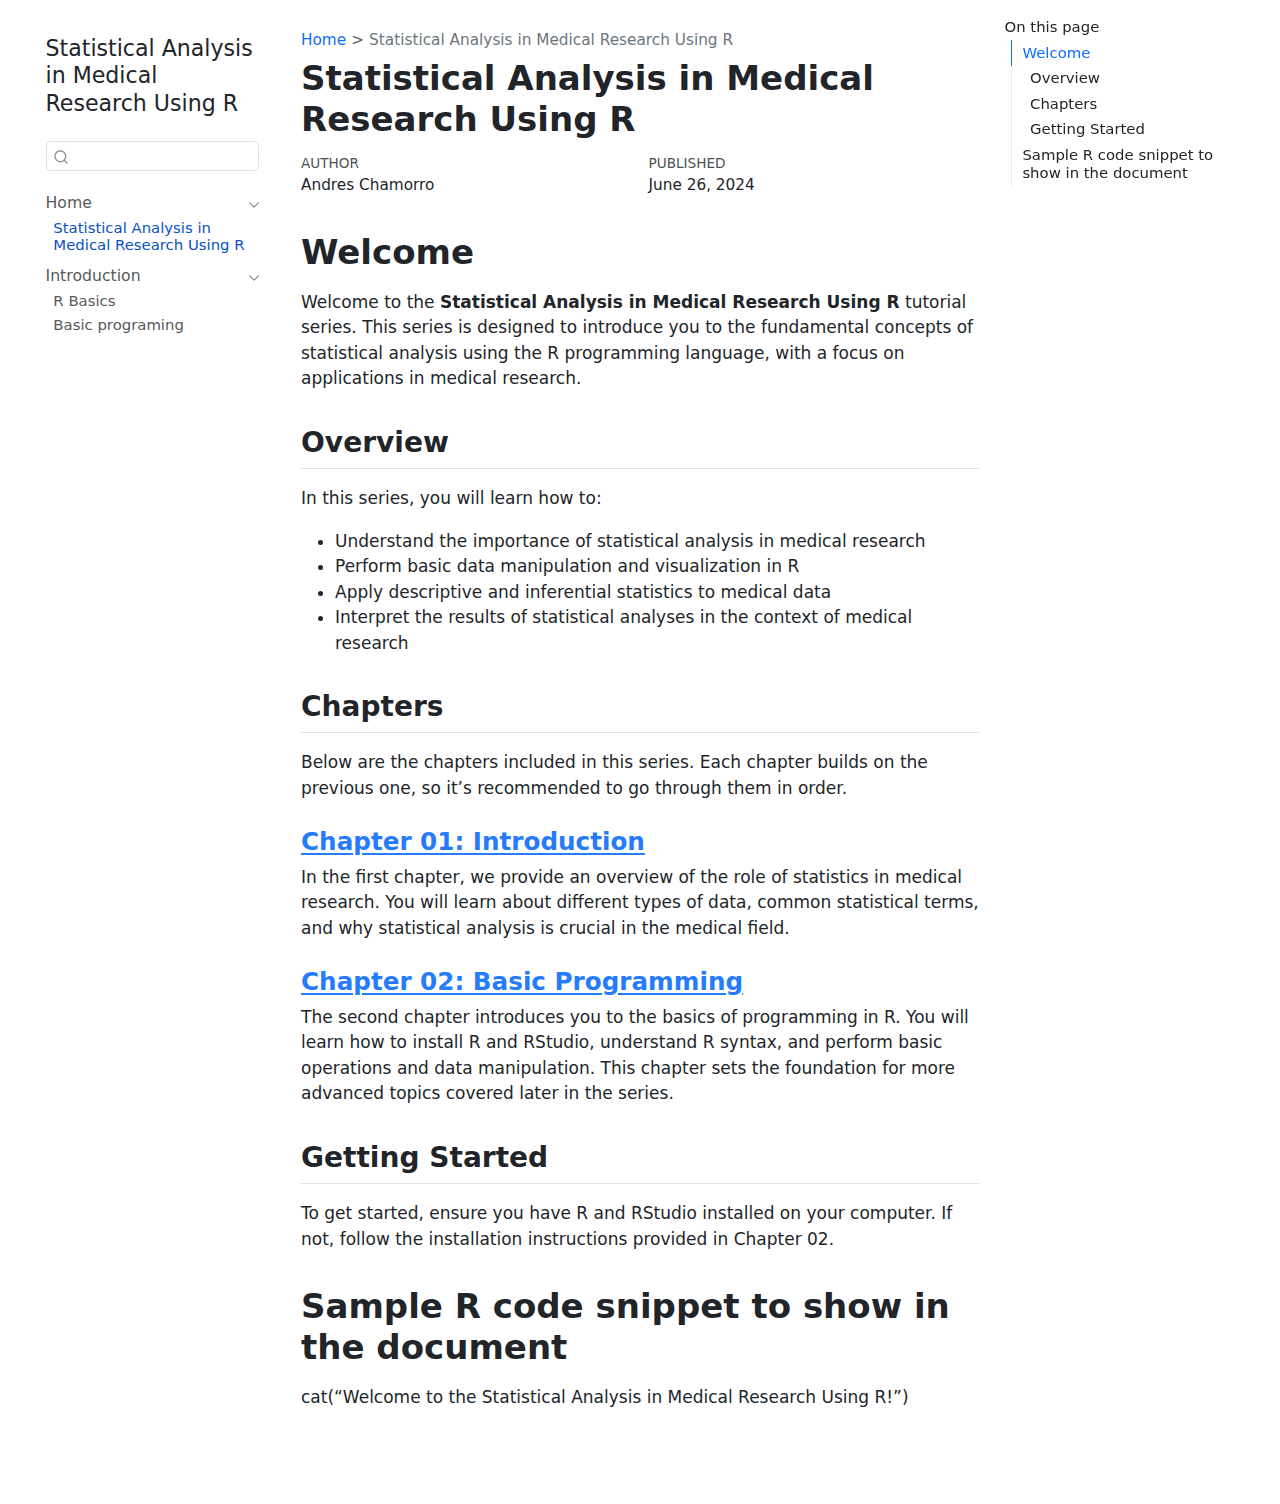
==== commit 7b078866: "Publish fixed" ====
--- a/docs/index.html
+++ b/docs/index.html
@@ -9,7 +9,7 @@
 <meta name="author" content="Andres Chamorro">
 <meta name="dcterms.date" content="2024-06-26">
 
-<title>StatisticalInMedicalResearch - Statistical Analysis in Medical Research Using R</title>
+<title>Statistical Analysis in Medical Research Using R</title>
 <style>
 code{white-space: pre-wrap;}
 span.smallcaps{font-variant: small-caps;}
@@ -42,11 +42,11 @@
 <link href="site_libs/bootstrap/bootstrap-icons.css" rel="stylesheet">
 <link href="site_libs/bootstrap/bootstrap.min.css" rel="stylesheet" id="quarto-bootstrap" data-mode="light">
 <script id="quarto-search-options" type="application/json">{
-  "location": "navbar",
+  "location": "sidebar",
   "copy-button": false,
   "collapse-after": 3,
-  "panel-placement": "end",
-  "type": "overlay",
+  "panel-placement": "start",
+  "type": "textbox",
   "limit": 50,
   "keyboard-shortcut": [
     "f",
@@ -72,35 +72,10 @@
 
 </head>
 
-<body class="nav-sidebar floating nav-fixed">
+<body class="nav-sidebar floating">
 
 <div id="quarto-search-results"></div>
   <header id="quarto-header" class="headroom fixed-top">
-    <nav class="navbar navbar-expand-lg " data-bs-theme="dark">
-      <div class="navbar-container container-fluid">
-      <div class="navbar-brand-container mx-auto">
-    <a class="navbar-brand" href="./index.html">
-    <span class="navbar-title">StatisticalInMedicalResearch</span>
-    </a>
-  </div>
-            <div id="quarto-search" class="" title="Search"></div>
-          <button class="navbar-toggler" type="button" data-bs-toggle="collapse" data-bs-target="#navbarCollapse" aria-controls="navbarCollapse" aria-expanded="false" aria-label="Toggle navigation" onclick="if (window.quartoToggleHeadroom) { window.quartoToggleHeadroom(); }">
-  <span class="navbar-toggler-icon"></span>
-</button>
-          <div class="collapse navbar-collapse" id="navbarCollapse">
-            <ul class="navbar-nav navbar-nav-scroll me-auto">
-  <li class="nav-item">
-    <a class="nav-link active" href="./index.html" aria-current="page"> 
-<span class="menu-text">Home</span></a>
-  </li>  
-  <li class="dropdown-header">
- <span class="menu-text">about.qmd</span></li>
-</ul>
-          </div> <!-- /navcollapse -->
-          <div class="quarto-navbar-tools">
-</div>
-      </div> <!-- /container-fluid -->
-    </nav>
   <nav class="quarto-secondary-nav">
     <div class="container-fluid d-flex">
       <button type="button" class="quarto-btn-toggle btn" data-bs-toggle="collapse" data-bs-target=".quarto-sidebar-collapse-item" aria-controls="quarto-sidebar" aria-expanded="false" aria-label="Toggle sidebar navigation" onclick="if (window.quartoToggleHeadroom) { window.quartoToggleHeadroom(); }">
@@ -116,9 +91,14 @@
   </nav>
 </header>
 <!-- content -->
-<div id="quarto-content" class="quarto-container page-columns page-rows-contents page-layout-article page-navbar">
+<div id="quarto-content" class="quarto-container page-columns page-rows-contents page-layout-article">
 <!-- sidebar -->
   <nav id="quarto-sidebar" class="sidebar collapse collapse-horizontal quarto-sidebar-collapse-item sidebar-navigation floating overflow-auto">
+    <div class="pt-lg-2 mt-2 text-left sidebar-header">
+    <div class="sidebar-title mb-0 py-0">
+      <a href="./">Statistical Analysis in Medical Research Using R</a> 
+    </div>
+      </div>
         <div class="mt-2 flex-shrink-0 align-items-center">
         <div class="sidebar-search">
         <div id="quarto-search" class="" title="Search"></div>
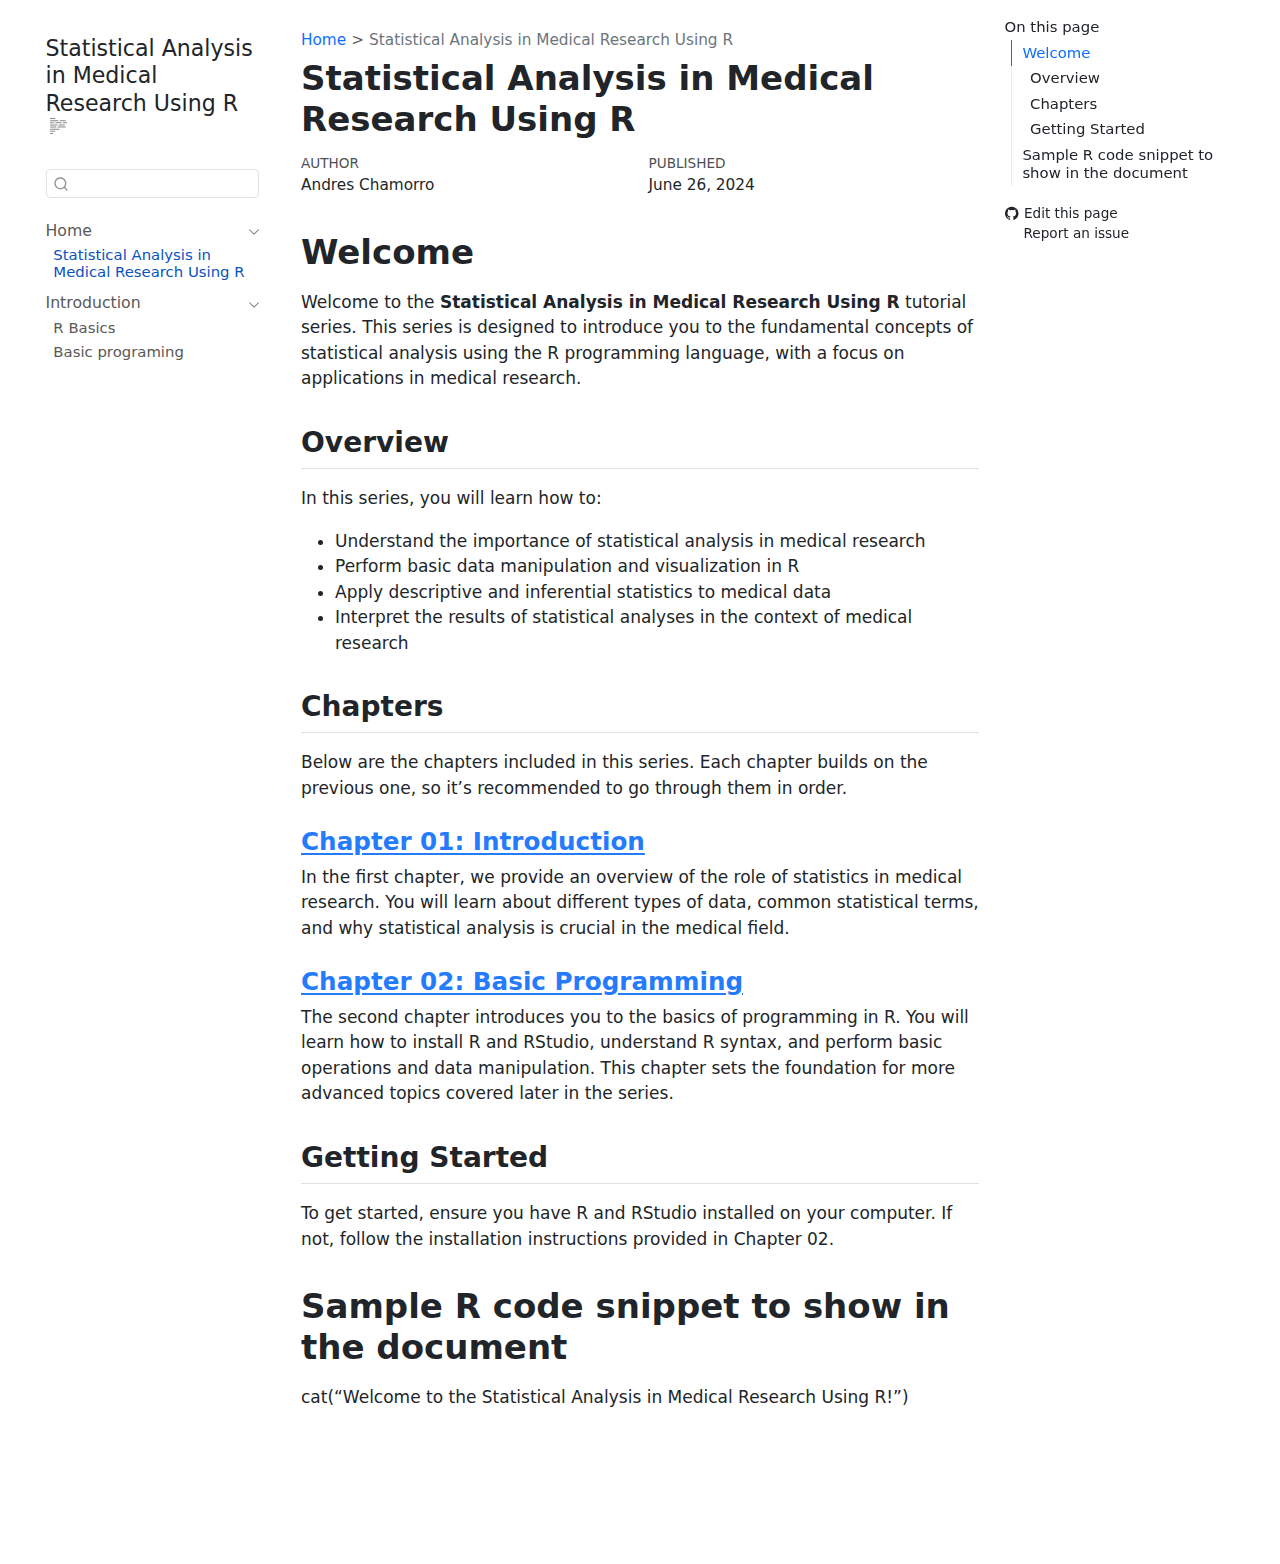
==== commit 41594e90: "Publish: toogle sidebar" ====
--- a/docs/index.html
+++ b/docs/index.html
@@ -97,6 +97,13 @@
     <div class="pt-lg-2 mt-2 text-left sidebar-header">
     <div class="sidebar-title mb-0 py-0">
       <a href="./">Statistical Analysis in Medical Research Using R</a> 
+        <div class="sidebar-tools-main">
+  <a href="" class="quarto-reader-toggle quarto-navigation-tool px-1" onclick="window.quartoToggleReader(); return false;" title="Toggle reader mode">
+  <div class="quarto-reader-toggle-btn">
+  <i class="bi"></i>
+  </div>
+</a>
+</div>
     </div>
       </div>
         <div class="mt-2 flex-shrink-0 align-items-center">
@@ -168,7 +175,7 @@
   </ul></li>
   <li><a href="#sample-r-code-snippet-to-show-in-the-document" id="toc-sample-r-code-snippet-to-show-in-the-document" class="nav-link" data-scroll-target="#sample-r-code-snippet-to-show-in-the-document">Sample R code snippet to show in the document</a></li>
   </ul>
-</nav>
+<div class="toc-actions"><ul><li><a href="https://github.com/quarto-dev/quarto-demo/edit/main/index.qmd" class="toc-action"><i class="bi bi-github"></i>Edit this page</a></li><li><a href="https://github.com/quarto-dev/quarto-demo/issues/new" class="toc-action"><i class="bi empty"></i>Report an issue</a></li></ul></div></nav>
     </div>
 <!-- main -->
 <main class="content" id="quarto-document-content">
@@ -656,4 +663,4 @@
 
 
 
-</body></html>+<footer class="footer"><div class="nav-footer"><div class="nav-footer-center"><div class="toc-actions d-sm-block d-md-none"><ul><li><a href="https://github.com/quarto-dev/quarto-demo/edit/main/index.qmd" class="toc-action"><i class="bi bi-github"></i>Edit this page</a></li><li><a href="https://github.com/quarto-dev/quarto-demo/issues/new" class="toc-action"><i class="bi empty"></i>Report an issue</a></li></ul></div></div></div></footer></body></html>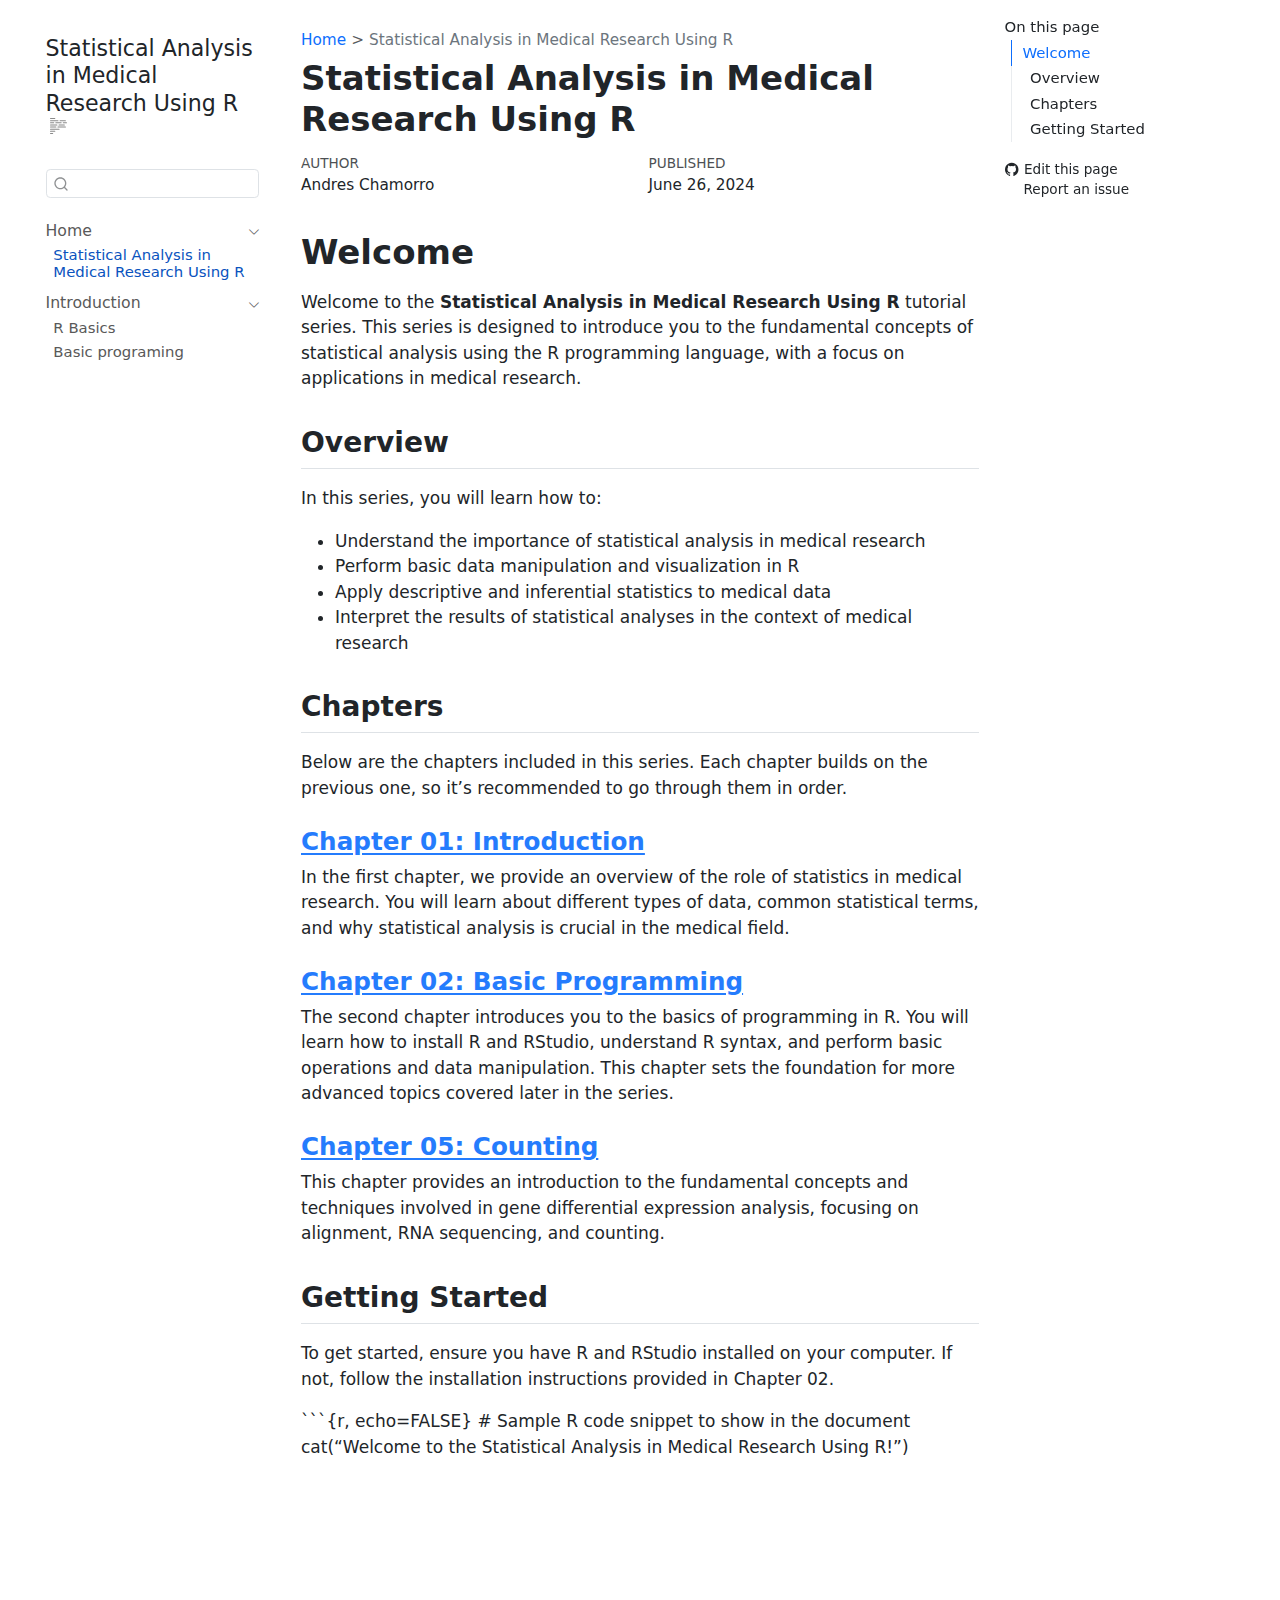
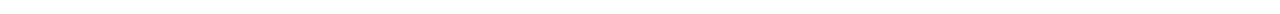
==== commit 6fb6d11c: "Chapter05 Alingment and counting in R" ====
--- a/docs/index.html
+++ b/docs/index.html
@@ -170,10 +170,10 @@
   <ul class="collapse">
   <li><a href="#chapter-01-introduction" id="toc-chapter-01-introduction" class="nav-link" data-scroll-target="#chapter-01-introduction">Chapter 01: Introduction</a></li>
   <li><a href="#chapter-02-basic-programming" id="toc-chapter-02-basic-programming" class="nav-link" data-scroll-target="#chapter-02-basic-programming">Chapter 02: Basic Programming</a></li>
+  <li><a href="#chapter-05-counting" id="toc-chapter-05-counting" class="nav-link" data-scroll-target="#chapter-05-counting">Chapter 05: Counting</a></li>
   </ul></li>
   <li><a href="#getting-started" id="toc-getting-started" class="nav-link" data-scroll-target="#getting-started">Getting Started</a></li>
   </ul></li>
-  <li><a href="#sample-r-code-snippet-to-show-in-the-document" id="toc-sample-r-code-snippet-to-show-in-the-document" class="nav-link" data-scroll-target="#sample-r-code-snippet-to-show-in-the-document">Sample R code snippet to show in the document</a></li>
   </ul>
 <div class="toc-actions"><ul><li><a href="https://github.com/quarto-dev/quarto-demo/edit/main/index.qmd" class="toc-action"><i class="bi bi-github"></i>Edit this page</a></li><li><a href="https://github.com/quarto-dev/quarto-demo/issues/new" class="toc-action"><i class="bi empty"></i>Report an issue</a></li></ul></div></nav>
     </div>
@@ -235,17 +235,18 @@
 <h3 class="anchored" data-anchor-id="chapter-02-basic-programming"><a href="./Chapter02_BasicProgramming.html">Chapter 02: Basic Programming</a></h3>
 <p>The second chapter introduces you to the basics of programming in R. You will learn how to install R and RStudio, understand R syntax, and perform basic operations and data manipulation. This chapter sets the foundation for more advanced topics covered later in the series.</p>
 </section>
+<section id="chapter-05-counting" class="level3">
+<h3 class="anchored" data-anchor-id="chapter-05-counting"><a href="./Chaper05_Counting.html">Chapter 05: Counting</a></h3>
+<p>This chapter provides an introduction to the fundamental concepts and techniques involved in gene differential expression analysis, focusing on alignment, RNA sequencing, and counting.</p>
+</section>
 </section>
 <section id="getting-started" class="level2">
 <h2 class="anchored" data-anchor-id="getting-started">Getting Started</h2>
 <p>To get started, ensure you have R and RStudio installed on your computer. If not, follow the installation instructions provided in Chapter 02.</p>
+<p>```{r, echo=FALSE} # Sample R code snippet to show in the document cat(“Welcome to the Statistical Analysis in Medical Research Using R!”)</p>
+
+
 </section>
-</section>
-<section id="sample-r-code-snippet-to-show-in-the-document" class="level1">
-<h1>Sample R code snippet to show in the document</h1>
-<p>cat(“Welcome to the Statistical Analysis in Medical Research Using R!”)</p>
-
-
 </section>
 
 </main> <!-- /main -->
